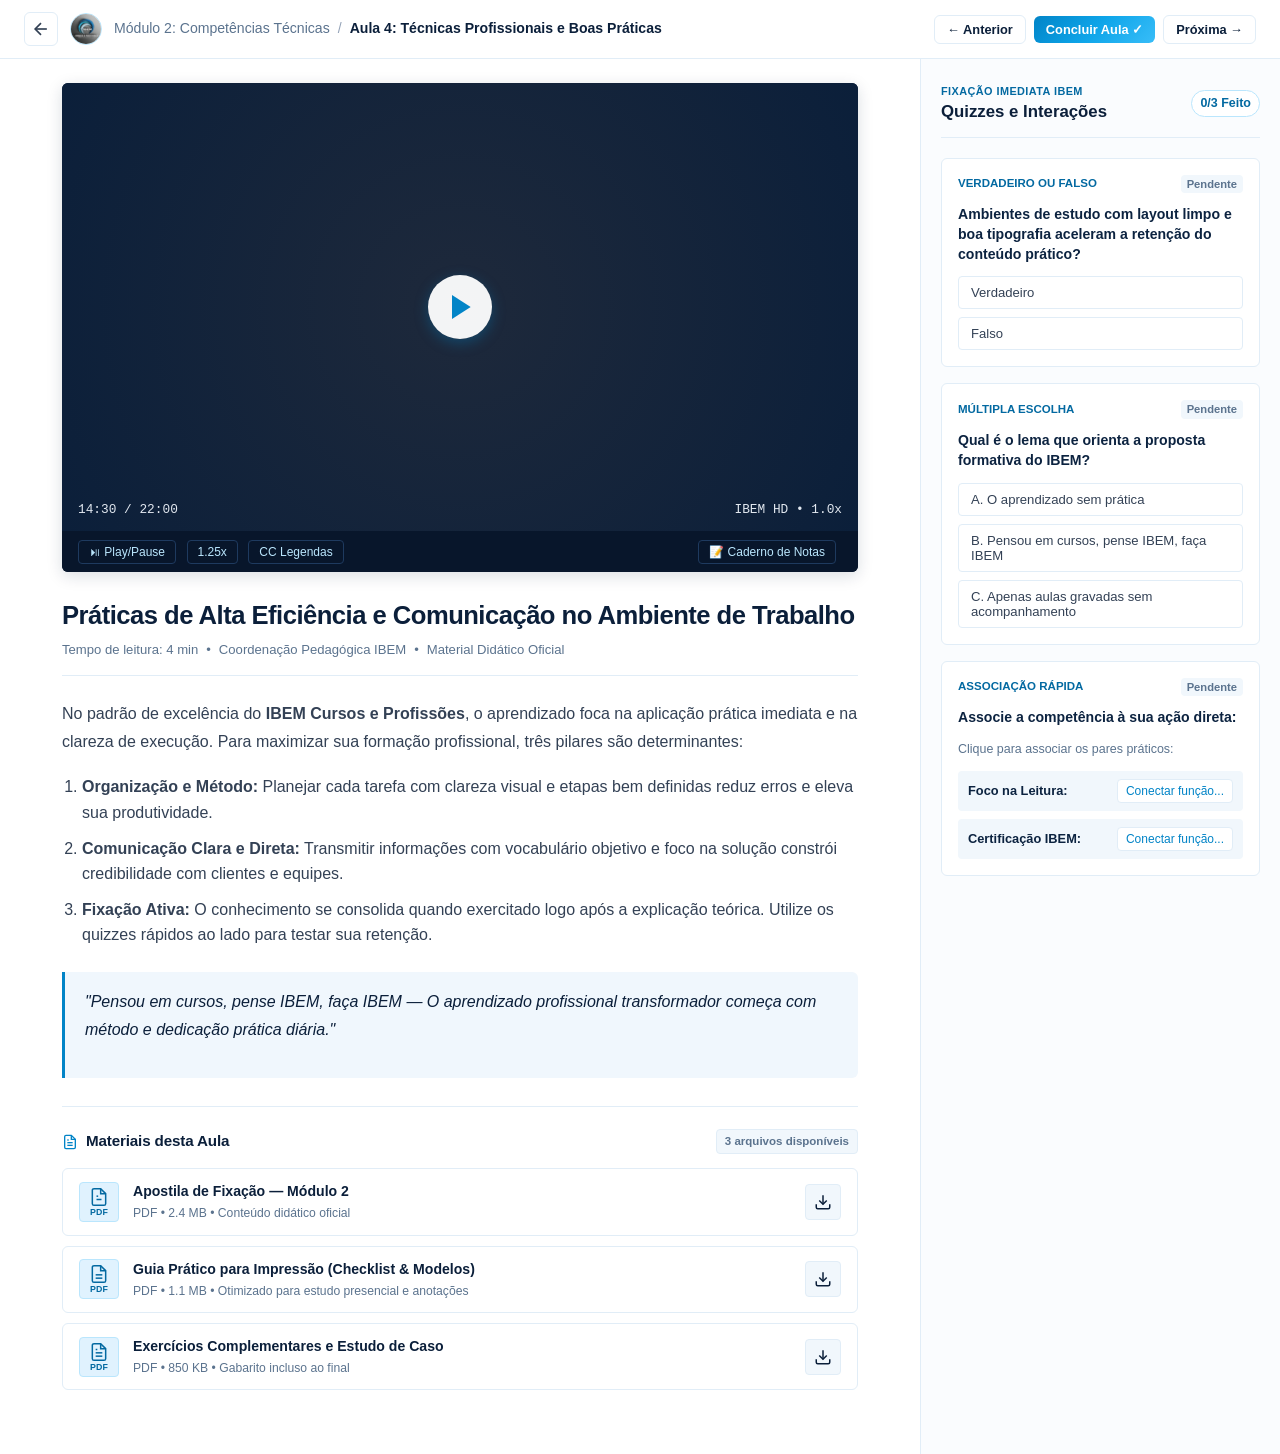
==== aula.html @ 56340902 "estrutura básica finalizada foi removida muitas partes do site. agora está mais leve. ainda e necess" ====
<!DOCTYPE html>
<html lang="pt-BR">
<head>
  <meta charset="UTF-8">
  <meta name="viewport" content="width=device-width, initial-scale=1.0">
  <title>Sala de Aula Interativa — IBEM Cursos e Profissões</title>
  <meta name="description" content="Ambiente de estudos interativo com foco total em leitura, usabilidade e exercícios de fixação.">
  <link rel="stylesheet" href="styles.css">
  <link rel="icon" type="image/jpeg" href="assets/logo-ibem.jpg">
</head>
<body class="classroom-page-body">

  <div class="classroom-layout">
    
    <!-- BARRA SUPERIOR DA SALA DE AULA COM NAVEGAÇÃO REAL -->
    <header class="classroom-navbar">
      <div class="classroom-nav-left">
        <!-- BOTÃO REAL PARA RETORNAR AO DASHBOARD DO ALUNO -->
        <a href="aluno.html" class="btn-icon" title="Voltar ao Dashboard do Aluno">
          <svg width="20" height="20" viewBox="0 0 24 24" fill="none" stroke="currentColor" stroke-width="2" aria-hidden="true"><line x1="19" y1="12" x2="5" y2="12"></line><polyline points="12 19 5 12 12 5"></polyline></svg>
        </a>
        <a href="aluno.html" style="display: flex; align-items: center; text-decoration: none;">
          <img src="assets/logo-ibem.jpg" alt="IBEM" class="classroom-bar-logo">
        </a>
        <nav class="classroom-crumbs" aria-label="Hierarquia da Aula">
          <span class="crumb-module">Módulo 2: Competências Técnicas</span>
          <span class="crumb-separator">/</span>
          <span class="crumb-lesson" id="classroomTitle">Aula 4: Técnicas Profissionais e Boas Práticas</span>
        </nav>
      </div>
      <div class="classroom-nav-right">
        <button type="button" class="btn btn-secondary btn-sm" onclick="prevClassroomStep()">
          ← Anterior
        </button>
        <button type="button" class="btn btn-primary btn-sm" id="btnMarkClassDone" onclick="completeCurrentLesson()">
          Concluir Aula ✓
        </button>
        <button type="button" class="btn btn-secondary btn-sm" onclick="nextClassroomStep()">
          Próxima →
        </button>
      </div>
    </header>

    <!-- DIVISÃO PRINCIPAL: 70% CONTEÚDO | 30% INTERATIVO -->
    <main class="classroom-grid">
      
      <!-- ESPAÇO PRINCIPAL PARA O CONTEÚDO (70%) -->
      <section class="classroom-main-content">
        
        <!-- Player de Vídeo Minimalista IBEM -->
        <div class="player-container">
          <div class="video-placeholder" onclick="togglePlaySimulation(this)">
            <div class="video-play-btn">
              <svg width="32" height="32" viewBox="0 0 24 24" fill="currentColor"><polygon points="6 3 20 12 6 21 6 3"></polygon></svg>
            </div>
            <div class="video-overlay-info">
              <span class="video-time">14:30 / 22:00</span>
              <span class="video-tag">IBEM HD • 1.0x</span>
            </div>
          </div>
          <div class="player-controls-bar">
            <div class="player-buttons">
              <button type="button" class="btn-control" onclick="alert('Vídeo reproduzido/pausado')">⏯ Play/Pause</button>
              <button type="button" class="btn-control" onclick="alert('Velocidade alterada para 1.25x')">1.25x</button>
              <button type="button" class="btn-control" onclick="alert('Legendas ativadas')">CC Legendas</button>
            </div>
            <div class="player-tools">
              <button type="button" class="btn-control" onclick="alert('Anotação registrada com sucesso no seu caderno digital!')">📝 Caderno de Notas</button>
            </div>
          </div>
        </div>

        <!-- Texto Instrucional e Leitura Confortável -->
        <article class="lesson-article">
          <h1 class="article-title">Práticas de Alta Eficiência e Comunicação no Ambiente de Trabalho</h1>
          <div class="article-meta">
            <span>Tempo de leitura: 4 min</span>
            <span>•</span>
            <span>Coordenação Pedagógica IBEM</span>
            <span>•</span>
            <span>Material Didático Oficial</span>
          </div>

          <div class="article-body">
            <p>
              No padrão de excelência do <strong>IBEM Cursos e Profissões</strong>, o aprendizado foca na aplicação prática imediata e na clareza de execução. Para maximizar sua formação profissional, três pilares são determinantes:
            </p>
            
            <ol class="styled-list">
              <li>
                <strong>Organização e Método:</strong> Planejar cada tarefa com clareza visual e etapas bem definidas reduz erros e eleva sua produtividade.
              </li>
              <li>
                <strong>Comunicação Clara e Direta:</strong> Transmitir informações com vocabulário objetivo e foco na solução constrói credibilidade com clientes e equipes.
              </li>
              <li>
                <strong>Fixação Ativa:</strong> O conhecimento se consolida quando exercitado logo após a explicação teórica. Utilize os quizzes rápidos ao lado para testar sua retenção.
              </li>
            </ol>

            <div class="quote-box">
              <p>
                "Pensou em cursos, pense IBEM, faça IBEM — O aprendizado profissional transformador começa com método e dedicação prática diária."
              </p>
            </div>
          </div>
        </article>

        <!-- SEÇÃO: MATERIAL DE APOIO E DOWNLOADS (PDFS E DOCUMENTOS) -->
        <section class="lesson-materials-section" aria-labelledby="materialsHeading">
          <div class="materials-header">
            <div class="materials-title-wrap">
              <svg class="materials-header-icon" width="16" height="16" viewBox="0 0 24 24" fill="none" stroke="currentColor" stroke-width="2" aria-hidden="true">
                <path d="M14 2H6a2 2 0 0 0-2 2v16a2 2 0 0 0 2 2h12a2 2 0 0 0 2-2V8z"></path>
                <polyline points="14 2 14 8 20 8"></polyline>
                <line x1="16" y1="13" x2="8" y2="13"></line>
                <line x1="16" y1="17" x2="8" y2="17"></line>
                <polyline points="10 9 9 9 8 9"></polyline>
              </svg>
              <h2 class="materials-title" id="materialsHeading">Materiais desta Aula</h2>
            </div>
            <span class="materials-count-badge">3 arquivos disponíveis</span>
          </div>

          <div class="materials-list">
            
            <!-- Item 1: Apostila de Fixação (PDF) -->
            <div class="material-download-card">
              <div class="material-icon-box" aria-hidden="true">
                <svg class="material-file-svg" width="20" height="20" viewBox="0 0 24 24" fill="none" stroke="currentColor" stroke-width="1.8">
                  <path d="M14 2H6a2 2 0 0 0-2 2v16a2 2 0 0 0 2 2h12a2 2 0 0 0 2-2V8z"></path>
                  <polyline points="14 2 14 8 20 8"></polyline>
                  <path d="M9 15h6"></path>
                  <path d="M9 11h2"></path>
                </svg>
                <span class="file-type-pill">PDF</span>
              </div>

              <div class="material-info">
                <h3 class="material-name">Apostila de Fixação — Módulo 2</h3>
                <span class="material-meta">PDF • 2.4 MB • Conteúdo didático oficial</span>
              </div>

              <button type="button" class="btn-download-icon" title="Baixar Apostila de Fixação (PDF 2.4 MB)" onclick="showToast('Iniciando download: Apostila de Fixação - Módulo 2 (PDF)...')">
                <svg width="18" height="18" viewBox="0 0 24 24" fill="none" stroke="currentColor" stroke-width="2" aria-hidden="true">
                  <path d="M21 15v4a2 2 0 0 1-2 2H5a2 2 0 0 1-2-2v-4"></path>
                  <polyline points="7 10 12 15 17 10"></polyline>
                  <line x1="12" y1="15" x2="12" y2="3"></line>
                </svg>
                <span class="sr-only">Baixar Apostila</span>
              </button>
            </div>

            <!-- Item 2: Guia Prático para Impressão (PDF) -->
            <div class="material-download-card">
              <div class="material-icon-box" aria-hidden="true">
                <svg class="material-file-svg" width="20" height="20" viewBox="0 0 24 24" fill="none" stroke="currentColor" stroke-width="1.8">
                  <path d="M14 2H6a2 2 0 0 0-2 2v16a2 2 0 0 0 2 2h12a2 2 0 0 0 2-2V8z"></path>
                  <polyline points="14 2 14 8 20 8"></polyline>
                  <line x1="16" y1="13" x2="8" y2="13"></line>
                  <line x1="16" y1="17" x2="8" y2="17"></line>
                </svg>
                <span class="file-type-pill">PDF</span>
              </div>

              <div class="material-info">
                <h3 class="material-name">Guia Prático para Impressão (Checklist &amp; Modelos)</h3>
                <span class="material-meta">PDF • 1.1 MB • Otimizado para estudo presencial e anotações</span>
              </div>

              <button type="button" class="btn-download-icon" title="Baixar Guia Prático para Impressão (PDF 1.1 MB)" onclick="showToast('Iniciando download: Guia Prático para Impressão (PDF)...')">
                <svg width="18" height="18" viewBox="0 0 24 24" fill="none" stroke="currentColor" stroke-width="2" aria-hidden="true">
                  <path d="M21 15v4a2 2 0 0 1-2 2H5a2 2 0 0 1-2-2v-4"></path>
                  <polyline points="7 10 12 15 17 10"></polyline>
                  <line x1="12" y1="15" x2="12" y2="3"></line>
                </svg>
                <span class="sr-only">Baixar Guia</span>
              </button>
            </div>

            <!-- Item 3: Caderno de Exercícios Complementares -->
            <div class="material-download-card">
              <div class="material-icon-box" aria-hidden="true">
                <svg class="material-file-svg" width="20" height="20" viewBox="0 0 24 24" fill="none" stroke="currentColor" stroke-width="1.8">
                  <path d="M14 2H6a2 2 0 0 0-2 2v16a2 2 0 0 0 2 2h12a2 2 0 0 0 2-2V8z"></path>
                  <polyline points="14 2 14 8 20 8"></polyline>
                  <line x1="16" y1="13" x2="8" y2="13"></line>
                  <line x1="16" y1="17" x2="8" y2="17"></line>
                  <polyline points="10 9 9 9 8 9"></polyline>
                </svg>
                <span class="file-type-pill">PDF</span>
              </div>

              <div class="material-info">
                <h3 class="material-name">Exercícios Complementares e Estudo de Caso</h3>
                <span class="material-meta">PDF • 850 KB • Gabarito incluso ao final</span>
              </div>

              <button type="button" class="btn-download-icon" title="Baixar Exercícios Complementares (PDF 850 KB)" onclick="showToast('Iniciando download: Exercícios Complementares (PDF)...')">
                <svg width="18" height="18" viewBox="0 0 24 24" fill="none" stroke="currentColor" stroke-width="2" aria-hidden="true">
                  <path d="M21 15v4a2 2 0 0 1-2 2H5a2 2 0 0 1-2-2v-4"></path>
                  <polyline points="7 10 12 15 17 10"></polyline>
                  <line x1="12" y1="15" x2="12" y2="3"></line>
                </svg>
                <span class="sr-only">Baixar Exercícios</span>
              </button>
            </div>

          </div>
        </section>

      </section>

      <!-- ÁREA DEDICADA PARA PEQUENOS QUIZZES E INTERAÇÕES RÁPIDAS (30%) -->
      <aside class="classroom-interactive-sidebar" id="quizzes" aria-label="Atividades Interativas">
        <div class="sidebar-header">
          <div class="sidebar-title-group">
            <span class="sidebar-badge">Fixação Imediata IBEM</span>
            <h2 class="sidebar-title" style="font-size: 1.05rem;">Quizzes e Interações</h2>
          </div>
          <span class="quiz-score" id="quizScoreText">0/3 Feito</span>
        </div>

        <div class="quiz-container">
          
          <!-- QUIZ 1: VERDADEIRO OU FALSO -->
          <div class="interactive-card" id="quiz-tf">
            <div class="card-badge-row">
              <span class="card-type-tag">Verdadeiro ou Falso</span>
              <span class="status-pill" id="badge-tf">Pendente</span>
            </div>
            <h3 class="card-question">
              Ambientes de estudo com layout limpo e boa tipografia aceleram a retenção do conteúdo prático?
            </h3>
            <div class="tf-options">
              <button type="button" class="btn-option" onclick="answerTF(true, this)">
                Verdadeiro
              </button>
              <button type="button" class="btn-option" onclick="answerTF(false, this)">
                Falso
              </button>
            </div>
            <div class="feedback-box" id="feedback-tf"></div>
          </div>

          <!-- QUIZ 2: MÚLTIPLA ESCOLHA -->
          <div class="interactive-card" id="quiz-mc">
            <div class="card-badge-row">
              <span class="card-type-tag">Múltipla Escolha</span>
              <span class="status-pill" id="badge-mc">Pendente</span>
            </div>
            <h3 class="card-question">
              Qual é o lema que orienta a proposta formativa do IBEM?
            </h3>
            <div class="mc-options">
              <button type="button" class="btn-option btn-mc" onclick="answerMC(1, this)">
                A. O aprendizado sem prática
              </button>
              <button type="button" class="btn-option btn-mc" onclick="answerMC(2, this)">
                B. Pensou em cursos, pense IBEM, faça IBEM
              </button>
              <button type="button" class="btn-option btn-mc" onclick="answerMC(3, this)">
                C. Apenas aulas gravadas sem acompanhamento
              </button>
            </div>
            <div class="feedback-box" id="feedback-mc"></div>
          </div>

          <!-- QUIZ 3: ASSOCIAÇÃO RÁPIDA -->
          <div class="interactive-card" id="quiz-match">
            <div class="card-badge-row">
              <span class="card-type-tag">Associação Rápida</span>
              <span class="status-pill" id="badge-match">Pendente</span>
            </div>
            <h3 class="card-question">
              Associe a competência à sua ação direta:
            </h3>
            <p class="match-desc">Clique para associar os pares práticos:</p>

            <div class="match-game" id="matchGameContainer">
              <div class="match-term-row">
                <span class="match-term">Foco na Leitura:</span>
                <button type="button" class="btn-match" onclick="resolveMatch(this, 'Reduz ruído visual')">
                  Conectar função...
                </button>
              </div>
              <div class="match-term-row">
                <span class="match-term">Certificação IBEM:</span>
                <button type="button" class="btn-match" onclick="resolveMatch(this, 'Comprova qualificação')">
                  Conectar função...
                </button>
              </div>
            </div>
            <div class="feedback-box" id="feedback-match"></div>
          </div>

        </div>
      </aside>

    </main>
  </div>

  <!-- TOAST / NOTIFICAÇÃO -->
  <div class="toast-container" id="toastContainer" aria-live="polite"></div>

  <script src="app.js"></script>
</body>
</html>
---- styles.css ----
/* ==========================================================================
   DESIGN SYSTEM OFICIAL — IBEM CURSOS E PROFISSÕES
   "Pensou em cursos, pense IBEM, faça IBEM"
   Cores: Azul Oceano (#0284c7), Azul Ciano (#0ea5e9), Azul Gelo (#e0f2fe),
   Grafite Metálico (#1e293b) e Branco Puro (#ffffff).
   Foco rigoroso: Usabilidade, Legibilidade, Minimalismo e Fundos Limpos.
   ========================================================================== */

:root {
  /* Paleta Oficial Extraída da Logo IBEM */
  --ibem-navy: #0b1f3a;            /* Títulos de alta ênfase (azul meia-noite profundo) */
  --ibem-blue-deep: #0369a1;       /* Arco externo: Azul oceano intenso */
  --ibem-blue-primary: #0284c7;    /* Azul principal das ações e marca */
  --ibem-blue-cyan: #0ea5e9;       /* Arco intermediário: Ciano vibrante */
  --ibem-blue-light: #38bdf8;      /* Arco interno: Azul celeste límpido */
  --ibem-blue-ice: #e0f2fe;        /* Fundo de tags e destaques suaves */
  --ibem-blue-subtle: #f0f7fd;     /* Fundo de seções e tabelas */
  
  /* Gradiente das 3 Ondas da Logo IBEM */
  --ibem-gradient: linear-gradient(135deg, #0284c7 0%, #0ea5e9 50%, #38bdf8 100%);
  --ibem-gradient-subtle: linear-gradient(180deg, #f0f7fd 0%, #ffffff 100%);

  /* Superfícies e Fundos Limpos */
  --bg-page: #f8fafc;              /* Fundo geral neutro e limpo */
  --bg-surface: #ffffff;           /* Superfície de cards e caixas */
  --bg-subtle: #f1f7fc;            /* Fundo suave para descanso visual */
  --bg-hover: #e2effa;
  
  /* Bordas Sutis */
  --border-light: #e1edf7;         /* Linhas finas e discretas */
  --border-focus: #0284c7;         /* Borda de foco nos campos */
  --border-active: #bae6fd;

  /* Escala Tipográfica de Alto Contraste */
  --text-main: #0c2340;            /* Leitura de alto contraste */
  --text-body: #334155;            /* Texto corrido sem fadiga ocular */
  --text-muted: #5b738e;           /* Metadados e legendas */
  --text-light: #94a3b8;

  /* Cores de Ação e Feedback */
  --color-primary: #0284c7;
  --color-primary-hover: #0369a1;
  --color-action: #0ea5e9;
  
  --color-success: #059669;
  --color-success-bg: #ecfdf5;
  --color-success-border: #a7f3d0;

  --color-warning: #b45309;
  --color-warning-bg: #fffbeb;
  --color-warning-border: #fde68a;

  --color-danger: #b91c1c;
  --color-danger-bg: #fef2f2;
  --color-danger-border: #fecaca;

  /* Espaçamentos e Geometria */
  --radius-sm: 4px;
  --radius-md: 6px;
  --radius-lg: 10px;
  --radius-full: 9999px;

  /* Tipografia */
  --font-sans: -apple-system, BlinkMacSystemFont, "Segoe UI", Roboto, "Helvetica Neue", Arial, sans-serif;
  --font-mono: ui-monospace, SFMono-Regular, Menlo, Monaco, Consolas, monospace;
}

/* Reset e Configuração Básica */
*, *::before, *::after {
  box-sizing: border-box;
  margin: 0;
  padding: 0;
}

body {
  font-family: var(--font-sans);
  background-color: var(--bg-page);
  color: var(--text-body);
  line-height: 1.5;
  min-height: 100vh;
  -webkit-font-smoothing: antialiased;
  -moz-osx-font-smoothing: grayscale;
}

/* ==========================================================================
   1. PÁGINA DE LOGIN (INDEX.HTML)
   ========================================================================== */
.login-page-body {
  display: flex;
  align-items: center;
  justify-content: center;
  background: radial-gradient(circle at 50% 30%, #f0f7fe 0%, #f8fafc 70%);
}

.login-wrapper {
  display: flex;
  align-items: center;
  justify-content: center;
  width: 100%;
  padding: 32px 16px;
}

.login-card {
  width: 100%;
  max-width: 400px;
  background-color: var(--bg-surface);
  border: 1px solid var(--border-light);
  border-radius: var(--radius-lg);
  padding: 36px 32px;
  box-shadow: 0 8px 24px rgba(2, 132, 199, 0.06);
}

.login-header {
  margin-bottom: 24px;
  text-align: center;
}

.login-logo-wrapper {
  display: inline-flex;
  align-items: center;
  justify-content: center;
  margin-bottom: 12px;
}

.login-logo-img {
  width: 96px;
  height: 96px;
  border-radius: 50%;
  object-fit: cover;
  border: 3px solid #ffffff;
  box-shadow: 0 4px 14px rgba(2, 132, 199, 0.15);
}

.brand-subtitle-tag {
  display: inline-block;
  font-size: 0.72rem;
  font-weight: 700;
  letter-spacing: 0.1em;
  text-transform: uppercase;
  color: var(--ibem-blue-deep);
  background-color: var(--ibem-blue-ice);
  padding: 3px 10px;
  border-radius: var(--radius-full);
  margin-bottom: 8px;
}

.login-title {
  font-size: 1.35rem;
  font-weight: 700;
  color: var(--ibem-navy);
  letter-spacing: -0.02em;
  margin-bottom: 4px;
}

.login-slogan {
  font-size: 0.8rem;
  font-style: italic;
  color: var(--text-muted);
}

.login-form {
  display: flex;
  flex-direction: column;
  gap: 16px;
}

.form-group {
  display: flex;
  flex-direction: column;
  gap: 6px;
}

.label-with-link {
  display: flex;
  justify-content: space-between;
  align-items: center;
}

.form-label {
  font-size: 0.84rem;
  font-weight: 600;
  color: var(--text-main);
}

.form-input {
  width: 100%;
  padding: 10px 14px;
  font-size: 0.92rem;
  font-family: inherit;
  color: var(--text-main);
  background-color: #ffffff;
  border: 1px solid var(--border-light);
  border-radius: var(--radius-md);
  transition: border-color 0.15s ease, box-shadow 0.15s ease;
}

.form-input:focus {
  outline: none;
  border-color: var(--ibem-blue-primary);
  box-shadow: 0 0 0 3px rgba(2, 132, 199, 0.15);
}

.form-select {
  padding: 9px 12px;
  font-size: 0.88rem;
  font-family: inherit;
  color: var(--text-main);
  background-color: #ffffff;
  border: 1px solid var(--border-light);
  border-radius: var(--radius-md);
  cursor: pointer;
}

.form-select:focus {
  outline: none;
  border-color: var(--ibem-blue-primary);
}

.text-link {
  font-size: 0.78rem;
  color: var(--ibem-blue-primary);
  text-decoration: none;
  font-weight: 500;
}

.text-link:hover {
  color: var(--ibem-blue-deep);
  text-decoration: underline;
}

/* ==========================================================================
   BOTÕES GLOBAIS
   ========================================================================== */
.btn {
  display: inline-flex;
  align-items: center;
  justify-content: center;
  gap: 8px;
  padding: 10px 16px;
  font-size: 0.88rem;
  font-weight: 600;
  border-radius: var(--radius-md);
  cursor: pointer;
  border: 1px solid transparent;
  transition: all 0.15s ease;
  font-family: inherit;
  text-decoration: none;
}

.btn-primary {
  background: var(--ibem-gradient);
  color: #ffffff;
  border: none;
}

.btn-primary:hover:not(:disabled) {
  background: linear-gradient(135deg, #0369a1 0%, #0284c7 60%, #0ea5e9 100%);
  box-shadow: 0 3px 10px rgba(2, 132, 199, 0.3);
}

.btn-primary:disabled {
  background: #cbd5e1;
  color: #64748b;
  cursor: not-allowed;
  box-shadow: none;
}

.btn-secondary {
  background-color: #ffffff;
  color: var(--ibem-navy);
  border-color: var(--border-light);
}

.btn-secondary:hover {
  background-color: var(--bg-subtle);
  border-color: var(--border-active);
  color: var(--ibem-blue-deep);
}

.btn-sm {
  padding: 6px 12px;
  font-size: 0.8rem;
}

.btn-block {
  width: 100%;
}

.btn-danger-outline {
  background-color: transparent;
  color: var(--color-danger);
  border-color: var(--color-danger-border);
}

.btn-danger-outline:hover {
  background-color: var(--color-danger-bg);
}

/* TEXTO AUXILIAR OBRIGATÓRIO CONFORME ESPECIFICAÇÃO */
.login-helper-box {
  margin-top: 20px;
  padding: 12px 14px;
  background-color: var(--ibem-blue-ice);
  border: 1px solid var(--border-active);
  border-radius: var(--radius-md);
  display: flex;
  align-items: flex-start;
  gap: 10px;
}

.icon-info {
  flex-shrink: 0;
  margin-top: 2px;
  color: var(--ibem-blue-deep);
}

.helper-text {
  font-size: 0.82rem;
  line-height: 1.4;
  color: var(--ibem-navy);
  font-weight: 500;
}

/* Atalhos Rápidos Demo */
.quick-access-box {
  margin-top: 24px;
  padding-top: 16px;
  border-top: 1px dashed var(--border-light);
}

.quick-title {
  display: block;
  font-size: 0.75rem;
  color: var(--text-muted);
  margin-bottom: 8px;
  text-align: center;
}

.quick-actions {
  display: flex;
  gap: 8px;
}

.btn-chip {
  flex: 1;
  padding: 7px 8px;
  font-size: 0.78rem;
  background-color: #ffffff;
  border: 1px solid var(--border-light);
  border-radius: var(--radius-sm);
  color: var(--text-body);
  font-weight: 500;
  cursor: pointer;
  transition: all 0.15s ease;
  display: inline-flex;
  align-items: center;
  justify-content: center;
}

.btn-chip:hover {
  background-color: var(--bg-subtle);
  border-color: var(--ibem-blue-light);
  color: var(--ibem-blue-deep);
}

/* ==========================================================================
   LAYOUT COMUM (ADMIN.HTML & ALUNO.HTML)
   ========================================================================== */
.app-layout {
  max-width: 1100px;
  margin: 0 auto;
  padding: 24px 20px 48px;
  width: 100%;
}

.app-header {
  display: flex;
  align-items: center;
  justify-content: space-between;
  padding-bottom: 16px;
  margin-bottom: 20px;
  border-bottom: 1px solid var(--border-light);
}

.app-header-left {
  display: flex;
  align-items: center;
  gap: 12px;
}

.app-header-logo {
  width: 42px;
  height: 42px;
  border-radius: 50%;
  object-fit: cover;
  border: 2px solid var(--border-active);
}

.app-title {
  font-size: 1.35rem;
  font-weight: 700;
  color: var(--ibem-navy);
  letter-spacing: -0.01em;
  display: block;
}

.role-badge {
  font-size: 0.7rem;
  font-weight: 700;
  padding: 2px 8px;
  border-radius: var(--radius-full);
  text-transform: uppercase;
  letter-spacing: 0.04em;
  display: inline-block;
}

.role-admin {
  background-color: #ede9fe;
  color: #5b21b6;
}

.role-student {
  background-color: var(--ibem-blue-ice);
  color: var(--ibem-blue-deep);
}

.app-header-right {
  display: flex;
  align-items: center;
  gap: 12px;
}

.user-name {
  font-size: 0.88rem;
  color: var(--text-body);
  font-weight: 600;
}

/* Subnav de Abas Internas (Admin) */
.subnav {
  display: flex;
  gap: 8px;
  border-bottom: 1px solid var(--border-light);
  margin-bottom: 24px;
}

.subnav-tab {
  background: none;
  border: none;
  border-bottom: 2px solid transparent;
  padding: 10px 14px;
  font-size: 0.88rem;
  font-weight: 600;
  color: var(--text-muted);
  cursor: pointer;
  display: inline-flex;
  align-items: center;
  gap: 8px;
  transition: all 0.15s ease;
  margin-bottom: -1px;
}

.subnav-tab:hover {
  color: var(--ibem-blue-primary);
}

.subnav-tab.active {
  color: var(--ibem-blue-primary);
  border-bottom-color: var(--ibem-blue-primary);
  font-weight: 700;
}

.badge-count {
  background-color: var(--color-warning-bg);
  color: var(--color-warning);
  border: 1px solid var(--color-warning-border);
  font-size: 0.72rem;
  padding: 1px 6px;
  border-radius: var(--radius-full);
  font-weight: 600;
}

/* Painéis de Conteúdo das Abas do Admin */
.tab-pane {
  display: none;
}

.tab-pane.active {
  display: block;
}

.pane-header {
  display: flex;
  align-items: flex-start;
  justify-content: space-between;
  margin-bottom: 20px;
  gap: 16px;
  flex-wrap: wrap;
}

.pane-title {
  font-size: 1.15rem;
  font-weight: 700;
  color: var(--ibem-navy);
  margin-bottom: 2px;
}

.pane-desc {
  font-size: 0.85rem;
  color: var(--text-muted);
}

/* ==========================================================================
   2. ÁREA DO ADMINISTRADOR (ADMIN.HTML) — TABELAS E COMPONENTES
   ========================================================================== */
.filter-bar {
  display: flex;
  gap: 12px;
  margin-bottom: 16px;
  flex-wrap: wrap;
}

.search-input-wrapper {
  position: relative;
  flex: 1;
  min-width: 240px;
}

.search-icon {
  position: absolute;
  left: 12px;
  top: 50%;
  transform: translateY(-50%);
  color: var(--text-muted);
}

.form-input-search {
  padding-left: 36px;
}

/* Tabelas Limpas de Alta Leitura */
.table-container {
  background-color: var(--bg-surface);
  border: 1px solid var(--border-light);
  border-radius: var(--radius-lg);
  overflow-x: auto;
}

.data-table {
  width: 100%;
  border-collapse: collapse;
  text-align: left;
  font-size: 0.86rem;
}

.data-table th {
  background-color: var(--bg-subtle);
  color: var(--ibem-navy);
  font-weight: 600;
  padding: 11px 16px;
  border-bottom: 1px solid var(--border-light);
  text-transform: uppercase;
  font-size: 0.72rem;
  letter-spacing: 0.04em;
}

.data-table td {
  padding: 12px 16px;
  border-bottom: 1px solid var(--border-light);
  color: var(--text-body);
  vertical-align: middle;
}

.data-table tr:last-child td {
  border-bottom: none;
}

.data-table tr:hover td {
  background-color: #f8fbfe;
}

.text-right {
  text-align: right;
}

.status-tag {
  display: inline-block;
  font-size: 0.72rem;
  font-weight: 600;
  padding: 2px 8px;
  border-radius: var(--radius-full);
}

.status-active {
  background-color: var(--color-success-bg);
  color: var(--color-success);
  border: 1px solid var(--color-success-border);
}

.status-pending {
  background-color: var(--color-warning-bg);
  color: var(--color-warning);
  border: 1px solid var(--color-warning-border);
}

/* Gestão de Conteúdo: Acordeão de Módulos */
.modules-accordion {
  display: flex;
  flex-direction: column;
  gap: 12px;
}

.module-card {
  background-color: var(--bg-surface);
  border: 1px solid var(--border-light);
  border-radius: var(--radius-lg);
  overflow: hidden;
}

.module-card-header {
  padding: 14px 18px;
  display: flex;
  align-items: center;
  justify-content: space-between;
  background-color: #ffffff;
  cursor: pointer;
  user-select: none;
}

.module-card-header:hover {
  background-color: var(--bg-subtle);
}

.module-card-title-group {
  display: flex;
  align-items: center;
  gap: 12px;
}

.module-order-badge {
  font-size: 0.75rem;
  font-weight: 700;
  color: var(--ibem-blue-deep);
  background-color: var(--ibem-blue-ice);
  padding: 3px 8px;
  border-radius: var(--radius-sm);
}

.module-title-text {
  font-size: 0.95rem;
  font-weight: 700;
  color: var(--ibem-navy);
}

.module-card-actions {
  display: flex;
  align-items: center;
  gap: 8px;
}

.module-lessons-list {
  border-top: 1px solid var(--border-light);
  background-color: #fafcfe;
  padding: 12px 18px;
  display: flex;
  flex-direction: column;
  gap: 8px;
}

.lesson-item-row {
  display: flex;
  align-items: center;
  justify-content: space-between;
  padding: 8px 12px;
  background-color: #ffffff;
  border: 1px solid var(--border-light);
  border-radius: var(--radius-md);
  font-size: 0.85rem;
}

.lesson-left {
  display: flex;
  align-items: center;
  gap: 10px;
}

.lesson-type-badge {
  font-size: 0.7rem;
  font-weight: 600;
  padding: 2px 6px;
  border-radius: var(--radius-sm);
  background-color: var(--ibem-blue-ice);
  color: var(--ibem-blue-deep);
}

.lesson-title-text {
  color: var(--text-main);
  font-weight: 600;
}

.lesson-duration {
  font-size: 0.78rem;
  color: var(--text-muted);
}

/* Painel de Liberação por Turma */
.batch-release-box {
  margin-top: 24px;
  padding: 20px;
  background-color: var(--bg-surface);
  border: 1px solid var(--border-light);
  border-radius: var(--radius-lg);
}

.box-title {
  font-size: 0.95rem;
  font-weight: 700;
  color: var(--ibem-navy);
  margin-bottom: 4px;
}

.box-desc {
  font-size: 0.82rem;
  color: var(--text-muted);
  margin-bottom: 16px;
}

.batch-release-form {
  display: flex;
  gap: 16px;
  align-items: flex-end;
  flex-wrap: wrap;
}

.inline-group {
  flex: 1;
  min-width: 200px;
}

/* ==========================================================================
   3. ÁREA DO ALUNO (ALUNO.HTML)
   ========================================================================== */
.metric-card-grid {
  display: grid;
  grid-template-columns: 2fr 1fr 1fr;
  gap: 16px;
  margin-bottom: 24px;
}

@media (max-width: 768px) {
  .metric-card-grid {
    grid-template-columns: 1fr;
  }
}

.metric-card {
  background-color: var(--bg-surface);
  border: 1px solid var(--border-light);
  border-radius: var(--radius-lg);
  padding: 20px;
  display: flex;
  flex-direction: column;
  justify-content: space-between;
}

.metric-label {
  font-size: 0.78rem;
  font-weight: 600;
  color: var(--ibem-blue-deep);
  text-transform: uppercase;
  letter-spacing: 0.04em;
  margin-bottom: 8px;
  display: block;
}

.metric-number-row {
  display: flex;
  align-items: baseline;
  gap: 10px;
  margin-bottom: 14px;
}

.metric-value {
  font-size: 2.2rem;
  font-weight: 800;
  color: var(--ibem-navy);
  line-height: 1;
  letter-spacing: -0.03em;
}

.metric-value-sm {
  font-size: 1.4rem;
  font-weight: 700;
  color: var(--ibem-navy);
  line-height: 1.2;
}

.metric-caption {
  font-size: 0.82rem;
  color: var(--text-muted);
}

.metric-subtext {
  font-size: 0.78rem;
  color: var(--text-muted);
  margin-top: 6px;
}

.text-warning {
  color: var(--color-warning);
}

/* Barra de Progresso com o Degradê das Ondas IBEM */
.progress-bar-track {
  width: 100%;
  height: 8px;
  background-color: var(--bg-subtle);
  border-radius: var(--radius-full);
  overflow: hidden;
}

.progress-bar-fill {
  height: 100%;
  background: var(--ibem-gradient);
  border-radius: var(--radius-full);
  transition: width 0.4s ease;
}

.mt-1 {
  margin-top: 8px;
}

/* Seções Gerais */
.section-box {
  background-color: var(--bg-surface);
  border: 1px solid var(--border-light);
  border-radius: var(--radius-lg);
  padding: 24px;
  margin-bottom: 24px;
}

.section-header {
  margin-bottom: 18px;
}

.section-header.flex-between {
  display: flex;
  align-items: flex-start;
  justify-content: space-between;
  gap: 16px;
  flex-wrap: wrap;
}

.section-title-wrapper {
  display: flex;
  align-items: center;
  gap: 8px;
}

.section-title {
  font-size: 1.1rem;
  font-weight: 700;
  color: var(--ibem-navy);
}

.section-desc {
  font-size: 0.84rem;
  color: var(--text-muted);
  margin-top: 2px;
}

/* Seção de Alertas e Pendências */
.alert-section {
  border-left: 4px solid var(--color-warning);
}

.icon-alert {
  color: var(--color-warning);
}

.pill-badge {
  font-size: 0.75rem;
  font-weight: 600;
  background-color: var(--color-warning-bg);
  color: var(--color-warning);
  padding: 3px 8px;
  border-radius: var(--radius-full);
  border: 1px solid var(--color-warning-border);
}

.pending-grid {
  display: grid;
  grid-template-columns: 1fr 1fr;
  gap: 14px;
}

@media (max-width: 768px) {
  .pending-grid {
    grid-template-columns: 1fr;
  }
}

.pending-item {
  background-color: #fafcfe;
  border: 1px solid var(--border-light);
  border-radius: var(--radius-md);
  padding: 14px 16px;
  display: flex;
  flex-direction: column;
  gap: 10px;
}

.pending-badge {
  align-self: flex-start;
  font-size: 0.7rem;
  font-weight: 700;
  text-transform: uppercase;
  padding: 2px 6px;
  border-radius: var(--radius-sm);
  letter-spacing: 0.03em;
}

.badge-class {
  background-color: var(--ibem-blue-ice);
  color: var(--ibem-blue-deep);
}

.badge-exam {
  background-color: #fef3c7;
  color: #92400e;
}

.pending-title {
  font-size: 0.92rem;
  font-weight: 600;
  color: var(--text-main);
  line-height: 1.35;
}

.pending-meta {
  font-size: 0.78rem;
  color: var(--text-muted);
  margin-top: 2px;
}

/* Trilha de Aprendizado */
.learning-track {
  display: flex;
  flex-direction: column;
  gap: 12px;
  margin-bottom: 24px;
}

.track-card {
  display: flex;
  align-items: center;
  gap: 16px;
  padding: 16px 20px;
  background-color: #ffffff;
  border: 1px solid var(--border-light);
  border-radius: var(--radius-md);
  transition: border-color 0.15s ease;
}

.track-card:hover {
  border-color: var(--border-active);
}

.track-card.status-completed {
  border-left: 3px solid var(--color-success);
}

.track-card.status-in-progress {
  border-left: 3px solid var(--ibem-blue-primary);
  background-color: #fbfcfe;
}

.track-card.status-locked {
  opacity: 0.75;
  background-color: #f8fafc;
}

.track-status-icon {
  width: 36px;
  height: 36px;
  border-radius: 50%;
  display: flex;
  align-items: center;
  justify-content: center;
  flex-shrink: 0;
}

.check-icon {
  background-color: var(--color-success-bg);
  color: var(--color-success);
}

.play-icon {
  background-color: var(--ibem-blue-ice);
  color: var(--ibem-blue-primary);
}

.lock-icon {
  background-color: var(--bg-subtle);
  color: var(--text-muted);
}

.track-details {
  flex: 1;
}

.track-badge-row {
  display: flex;
  align-items: center;
  gap: 8px;
  margin-bottom: 3px;
}

.track-step {
  font-size: 0.75rem;
  font-weight: 700;
  color: var(--ibem-blue-deep);
  text-transform: uppercase;
}

.badge-status-completed {
  font-size: 0.7rem;
  color: var(--color-success);
  font-weight: 600;
}

.badge-status-progress {
  font-size: 0.7rem;
  color: var(--ibem-blue-primary);
  font-weight: 700;
}

.badge-status-locked {
  font-size: 0.7rem;
  color: var(--text-muted);
}

.track-title {
  font-size: 0.98rem;
  font-weight: 700;
  color: var(--ibem-navy);
  margin-bottom: 2px;
}

.track-meta {
  font-size: 0.8rem;
  color: var(--text-muted);
}

.track-action {
  flex-shrink: 0;
}

.locked-hint {
  font-size: 0.78rem;
  color: var(--text-muted);
}

/* Botão de Solicitação do Próximo Módulo */
.request-release-container {
  padding-top: 16px;
  border-top: 1px dashed var(--border-light);
}

.request-box {
  display: flex;
  align-items: center;
  justify-content: space-between;
  padding: 16px 20px;
  background-color: var(--bg-subtle);
  border: 1px solid var(--border-light);
  border-radius: var(--radius-md);
  gap: 16px;
  flex-wrap: wrap;
}

.request-box.active-state {
  background-color: var(--ibem-blue-ice);
  border-color: var(--border-active);
}

.request-title {
  font-size: 0.92rem;
  font-weight: 700;
  color: var(--ibem-navy);
}

.request-desc {
  font-size: 0.8rem;
  color: var(--text-muted);
  margin-top: 2px;
}

.btn-text-action {
  background: none;
  border: none;
  font-size: 0.78rem;
  color: var(--ibem-blue-primary);
  cursor: pointer;
  text-decoration: underline;
  padding: 4px;
  font-weight: 600;
}

.btn-text-action:hover {
  color: var(--ibem-blue-deep);
}

/* ==========================================================================
   4. SALA DE AULA INTERATIVA (AULA.HTML)
   ========================================================================== */
.classroom-page-body {
  background-color: #ffffff;
}

.classroom-layout {
  display: flex;
  flex-direction: column;
  min-height: 100vh;
  background-color: #ffffff;
}

.classroom-navbar {
  padding: 12px 24px;
  border-bottom: 1px solid var(--border-light);
  display: flex;
  align-items: center;
  justify-content: space-between;
  background-color: #ffffff;
  position: sticky;
  top: 0;
  z-index: 10;
}

.classroom-nav-left {
  display: flex;
  align-items: center;
  gap: 12px;
}

.classroom-bar-logo {
  width: 32px;
  height: 32px;
  border-radius: 50%;
  object-fit: cover;
  border: 1.5px solid var(--border-active);
}

.btn-icon {
  background: none;
  border: 1px solid var(--border-light);
  border-radius: var(--radius-md);
  padding: 6px;
  cursor: pointer;
  color: var(--text-body);
  display: flex;
  align-items: center;
  justify-content: center;
  text-decoration: none;
}

.btn-icon:hover {
  background-color: var(--bg-subtle);
  border-color: var(--border-active);
  color: var(--ibem-blue-primary);
}

.classroom-crumbs {
  font-size: 0.88rem;
  display: flex;
  align-items: center;
  gap: 8px;
}

.crumb-module {
  color: var(--text-muted);
}

.crumb-separator {
  color: var(--text-light);
}

.crumb-lesson {
  font-weight: 700;
  color: var(--ibem-navy);
}

.classroom-nav-right {
  display: flex;
  align-items: center;
  gap: 8px;
}

.classroom-grid {
  display: grid;
  grid-template-columns: 1fr 360px; /* 70% / 30% */
  flex: 1;
}

@media (max-width: 960px) {
  .classroom-grid {
    grid-template-columns: 1fr;
  }
}

/* 70% Área Principal de Conteúdo */
.classroom-main-content {
  padding: 24px 32px 64px;
  max-width: 860px;
  margin: 0 auto;
  width: 100%;
}

.player-container {
  background-color: var(--ibem-navy);
  border-radius: var(--radius-md);
  overflow: hidden;
  margin-bottom: 28px;
  box-shadow: 0 4px 16px rgba(11, 31, 58, 0.15);
}

.video-placeholder {
  aspect-ratio: 16 / 9;
  background: radial-gradient(circle at 50% 50%, #1e293b 0%, #0b1f3a 100%);
  position: relative;
  display: flex;
  align-items: center;
  justify-content: center;
  cursor: pointer;
}

.video-play-btn {
  width: 64px;
  height: 64px;
  background-color: rgba(255, 255, 255, 0.95);
  color: var(--ibem-blue-primary);
  border-radius: 50%;
  display: flex;
  align-items: center;
  justify-content: center;
  transition: transform 0.15s ease, background-color 0.15s ease;
  box-shadow: 0 4px 14px rgba(2, 132, 199, 0.35);
}

.video-play-btn:hover {
  transform: scale(1.08);
  background-color: #ffffff;
}

.video-overlay-info {
  position: absolute;
  bottom: 12px;
  left: 16px;
  right: 16px;
  display: flex;
  justify-content: space-between;
  color: #e2e8f0;
  font-size: 0.8rem;
  font-family: var(--font-mono);
}

.player-controls-bar {
  background-color: #08162b;
  padding: 8px 16px;
  display: flex;
  justify-content: space-between;
  align-items: center;
}

.btn-control {
  background: transparent;
  border: 1px solid #1e3a5f;
  color: #bae6fd;
  font-size: 0.75rem;
  padding: 4px 10px;
  border-radius: var(--radius-sm);
  cursor: pointer;
  margin-right: 6px;
  font-family: inherit;
}

.btn-control:hover {
  background-color: #1e3a5f;
  color: #ffffff;
}

/* Tipografia e Leitura Confortável */
.lesson-article {
  margin-top: 16px;
}

.article-title {
  font-size: 1.6rem;
  font-weight: 800;
  color: var(--ibem-navy);
  letter-spacing: -0.02em;
  line-height: 1.25;
  margin-bottom: 8px;
}

.article-meta {
  font-size: 0.82rem;
  color: var(--text-muted);
  display: flex;
  gap: 8px;
  align-items: center;
  margin-bottom: 24px;
  padding-bottom: 16px;
  border-bottom: 1px solid var(--border-light);
}

.article-body {
  font-size: 1rem;
  line-height: 1.75;
  color: var(--text-body);
}

.article-body p {
  margin-bottom: 18px;
}

.styled-list {
  padding-left: 20px;
  margin-bottom: 20px;
  display: flex;
  flex-direction: column;
  gap: 10px;
}

.styled-list li {
  line-height: 1.6;
}

.quote-box {
  padding: 16px 20px;
  background-color: var(--ibem-blue-subtle);
  border-left: 3px solid var(--ibem-blue-primary);
  border-radius: 0 var(--radius-md) var(--radius-md) 0;
  font-style: italic;
  color: var(--ibem-navy);
  margin: 24px 0;
  font-weight: 500;
}

/* 30% Coluna Dedicada para Quizzes e Interações Rápidas */
.classroom-interactive-sidebar {
  border-left: 1px solid var(--border-light);
  background-color: #fafcfe;
  padding: 24px 20px;
  overflow-y: auto;
}

.sidebar-header {
  display: flex;
  align-items: center;
  justify-content: space-between;
  margin-bottom: 20px;
  padding-bottom: 12px;
  border-bottom: 1px solid var(--border-light);
}

.sidebar-badge {
  font-size: 0.68rem;
  font-weight: 700;
  text-transform: uppercase;
  color: var(--ibem-blue-deep);
  letter-spacing: 0.04em;
  display: block;
}

.sidebar-title {
  font-size: 1.05rem;
  font-weight: 700;
  color: var(--ibem-navy);
}

.quiz-score {
  font-size: 0.78rem;
  font-weight: 700;
  background-color: #ffffff;
  border: 1px solid var(--border-active);
  padding: 3px 8px;
  border-radius: var(--radius-full);
  color: var(--ibem-blue-deep);
}

.quiz-container {
  display: flex;
  flex-direction: column;
  gap: 16px;
}

.interactive-card {
  background-color: #ffffff;
  border: 1px solid var(--border-light);
  border-radius: var(--radius-md);
  padding: 16px;
  display: flex;
  flex-direction: column;
  gap: 12px;
}

.interactive-card.answered-correct {
  border-color: var(--color-success-border);
  background-color: #fdfffe;
}

.interactive-card.answered-wrong {
  border-color: var(--color-danger-border);
  background-color: #fffdfd;
}

.card-badge-row {
  display: flex;
  justify-content: space-between;
  align-items: center;
}

.card-type-tag {
  font-size: 0.72rem;
  font-weight: 700;
  color: var(--ibem-blue-deep);
  text-transform: uppercase;
}

.status-pill {
  font-size: 0.7rem;
  padding: 1px 6px;
  border-radius: var(--radius-sm);
  background-color: var(--bg-subtle);
  color: var(--text-muted);
  font-weight: 600;
}

.card-question {
  font-size: 0.88rem;
  font-weight: 600;
  color: var(--text-main);
  line-height: 1.4;
}

/* Opções de Resposta */
.tf-options, .mc-options {
  display: flex;
  flex-direction: column;
  gap: 8px;
}

.btn-option {
  width: 100%;
  padding: 8px 12px;
  font-size: 0.82rem;
  text-align: left;
  background-color: #ffffff;
  border: 1px solid var(--border-light);
  border-radius: var(--radius-sm);
  color: var(--text-body);
  cursor: pointer;
  transition: all 0.15s ease;
  font-family: inherit;
}

.btn-option:hover {
  background-color: var(--bg-subtle);
  border-color: var(--ibem-blue-light);
}

.btn-option.selected-correct {
  background-color: var(--color-success-bg);
  border-color: var(--color-success);
  color: var(--color-success);
  font-weight: 600;
}

.btn-option.selected-wrong {
  background-color: var(--color-danger-bg);
  border-color: var(--color-danger);
  color: var(--color-danger);
}

.feedback-box {
  display: none;
  font-size: 0.78rem;
  line-height: 1.4;
  padding: 8px 10px;
  border-radius: var(--radius-sm);
}

.feedback-box.show {
  display: block;
}

.feedback-box.correct {
  background-color: var(--color-success-bg);
  color: var(--color-success);
  border: 1px solid var(--color-success-border);
}

.feedback-box.wrong {
  background-color: var(--color-danger-bg);
  color: var(--color-danger);
  border: 1px solid var(--color-danger-border);
}

/* Card de Associação Rápida */
.match-desc {
  font-size: 0.78rem;
  color: var(--text-muted);
}

.match-game {
  display: flex;
  flex-direction: column;
  gap: 8px;
}

.match-term-row {
  display: flex;
  align-items: center;
  justify-content: space-between;
  gap: 8px;
  padding: 8px 10px;
  background-color: var(--bg-subtle);
  border-radius: var(--radius-sm);
  font-size: 0.8rem;
}

.match-term {
  font-weight: 600;
  color: var(--text-main);
}

.btn-match {
  font-size: 0.75rem;
  padding: 4px 8px;
  background-color: #ffffff;
  border: 1px solid var(--border-light);
  border-radius: var(--radius-sm);
  color: var(--ibem-blue-primary);
  cursor: pointer;
  font-weight: 500;
}

.btn-match.matched {
  background-color: var(--color-success-bg);
  color: var(--color-success);
  border-color: var(--color-success-border);
  font-weight: 600;
  cursor: default;
}

/* ==========================================================================
   MODAIS E TOASTS
   ========================================================================== */
.modal-backdrop {
  display: none;
  position: fixed;
  inset: 0;
  background-color: rgba(11, 31, 58, 0.45);
  z-index: 200;
  align-items: center;
  justify-content: center;
  padding: 16px;
}

.modal-backdrop.open {
  display: flex;
}

.modal-box {
  background-color: #ffffff;
  border-radius: var(--radius-lg);
  max-width: 440px;
  width: 100%;
  padding: 24px;
  border: 1px solid var(--border-light);
  box-shadow: 0 10px 30px rgba(2, 132, 199, 0.12);
}

.modal-header {
  display: flex;
  justify-content: space-between;
  align-items: center;
  margin-bottom: 20px;
}

.modal-title {
  font-size: 1.1rem;
  font-weight: 700;
  color: var(--ibem-navy);
}

.btn-close {
  background: none;
  border: none;
  font-size: 1.1rem;
  color: var(--text-muted);
  cursor: pointer;
  padding: 4px;
}

.btn-close:hover {
  color: var(--text-main);
}

.modal-actions {
  display: flex;
  justify-content: flex-end;
  gap: 10px;
  margin-top: 20px;
}

/* Toast */
.toast-container {
  position: fixed;
  bottom: 24px;
  right: 24px;
  display: flex;
  flex-direction: column;
  gap: 8px;
  z-index: 300;
}

.toast {
  background: var(--ibem-navy);
  color: #ffffff;
  padding: 10px 16px;
  border-radius: var(--radius-md);
  font-size: 0.85rem;
  box-shadow: 0 6px 16px rgba(2, 132, 199, 0.2);
  display: flex;
  align-items: center;
  gap: 8px;
  border-left: 3px solid var(--ibem-blue-cyan);
  animation: fadeIn 0.2s ease;
}

@keyframes fadeIn {
  from { opacity: 0; transform: translateY(6px); }
  to { opacity: 1; transform: translateY(0); }
}

/* ==========================================================================
   5. CATÁLOGO DE CURSOS (CATALOGO.HTML)
   ========================================================================== */
.catalog-intro-box {
  background-color: var(--bg-surface);
  border: 1px solid var(--border-light);
  border-radius: var(--radius-lg);
  padding: 24px;
  margin-bottom: 24px;
  display: flex;
  justify-content: space-between;
  align-items: center;
  gap: 20px;
  flex-wrap: wrap;
}

.catalog-stats-row {
  display: flex;
  gap: 8px;
  flex-wrap: wrap;
}

.catalog-stat-pill {
  font-size: 0.78rem;
  background-color: var(--bg-subtle);
  border: 1px solid var(--border-light);
  color: var(--text-body);
  padding: 6px 12px;
  border-radius: var(--radius-full);
}

.catalog-stat-pill strong {
  color: var(--ibem-blue-primary);
  font-weight: 700;
}

.catalog-controls-bar {
  display: flex;
  align-items: center;
  justify-content: space-between;
  gap: 16px;
  margin-bottom: 28px;
  flex-wrap: wrap;
}

.catalog-filter-group {
  display: flex;
  gap: 6px;
  flex-wrap: wrap;
}

.catalog-filter-btn {
  background-color: var(--bg-surface);
  border: 1px solid var(--border-light);
  color: var(--text-muted);
  font-size: 0.82rem;
  font-weight: 600;
  padding: 8px 14px;
  border-radius: var(--radius-md);
  cursor: pointer;
  transition: all 0.15s ease;
  font-family: inherit;
}

.catalog-filter-btn:hover {
  background-color: var(--bg-subtle);
  border-color: var(--border-active);
  color: var(--ibem-blue-deep);
}

.catalog-filter-btn.active {
  background-color: var(--ibem-navy);
  color: #ffffff;
  border-color: var(--ibem-navy);
}

.catalog-category-section {
  margin-bottom: 36px;
}

.category-section-header {
  margin-bottom: 18px;
  padding-bottom: 12px;
  border-bottom: 1px solid var(--border-light);
}

.category-icon-tag {
  font-size: 0.7rem;
  font-weight: 700;
  text-transform: uppercase;
  padding: 3px 8px;
  border-radius: var(--radius-sm);
  letter-spacing: 0.04em;
}

.tag-blue {
  background-color: var(--ibem-blue-ice);
  color: var(--ibem-blue-deep);
}

.tag-cyan {
  background-color: #ecfeff;
  color: #0e7490;
  border: 1px solid #cffafe;
}

.category-subtitle {
  font-size: 0.82rem;
  color: var(--text-muted);
  display: block;
  margin-top: 4px;
}

/* Grade de Cards do Catálogo */
.catalog-cards-grid {
  display: grid;
  grid-template-columns: repeat(auto-fill, minmax(310px, 1fr));
  gap: 16px;
}

.catalog-card {
  background-color: var(--bg-surface);
  border: 1px solid var(--border-light);
  border-radius: var(--radius-lg);
  padding: 20px;
  display: flex;
  flex-direction: column;
  justify-content: space-between;
  transition: transform 0.15s ease, border-color 0.15s ease, box-shadow 0.15s ease;
  cursor: pointer;
}

.catalog-card:hover {
  border-color: var(--border-active);
  box-shadow: 0 4px 14px rgba(2, 132, 199, 0.08);
  transform: translateY(-2px);
}

.catalog-card-header {
  display: flex;
  align-items: flex-start;
  justify-content: space-between;
  gap: 10px;
  margin-bottom: 10px;
}

.catalog-badge-workload {
  font-size: 0.72rem;
  font-weight: 700;
  color: var(--ibem-blue-deep);
  background-color: var(--ibem-blue-ice);
  padding: 2px 7px;
  border-radius: var(--radius-sm);
}

.catalog-card-num {
  font-size: 0.72rem;
  font-weight: 600;
  color: var(--text-light);
  font-family: var(--font-mono);
}

.catalog-card-title {
  font-size: 1.05rem;
  font-weight: 700;
  color: var(--ibem-navy);
  margin-bottom: 8px;
  line-height: 1.3;
}

.catalog-card-desc {
  font-size: 0.84rem;
  color: var(--text-body);
  line-height: 1.5;
  margin-bottom: 16px;
  flex-grow: 1;
}

.catalog-card-footer {
  display: flex;
  align-items: center;
  justify-content: space-between;
  padding-top: 12px;
  border-top: 1px dashed var(--border-light);
  font-size: 0.78rem;
  color: var(--text-muted);
}

.catalog-card-action-btn {
  color: var(--ibem-blue-primary);
  font-weight: 600;
  font-size: 0.78rem;
  display: inline-flex;
  align-items: center;
  gap: 4px;
}

/* Modal de Detalhes do Curso */
.modal-metrics-bar {
  display: grid;
  grid-template-columns: repeat(3, 1fr);
  gap: 10px;
  padding: 12px 14px;
  background-color: var(--bg-subtle);
  border: 1px solid var(--border-light);
  border-radius: var(--radius-md);
  margin-top: 12px;
}

.modal-metric-col {
  display: flex;
  flex-direction: column;
  gap: 2px;
}

.modal-metric-label {
  font-size: 0.7rem;
  text-transform: uppercase;
  color: var(--text-muted);
  font-weight: 600;
}

.modal-metric-data {
  font-size: 0.88rem;
  font-weight: 700;
  color: var(--ibem-navy);
}

.empty-state-box {
  background-color: var(--bg-surface);
  border: 1px dashed var(--border-light);
  border-radius: var(--radius-lg);
  padding: 48px 24px;
  text-align: center;
  margin: 32px 0;
}

/* ==========================================================================
   6. CONTROLE DE MATRÍCULA E PERMISSÕES (ADMIN & ALUNO)
   ========================================================================== */
.checkboxes-module-list {
  display: flex;
  flex-direction: column;
  gap: 8px;
  background-color: var(--bg-subtle);
  border: 1px solid var(--border-light);
  border-radius: var(--radius-md);
  padding: 12px 14px;
  max-height: 180px;
  overflow-y: auto;
}

.checkbox-module-item {
  display: flex;
  align-items: center;
  gap: 10px;
  font-size: 0.85rem;
  color: var(--text-main);
  cursor: pointer;
  padding: 4px 0;
}

.checkbox-module-item input[type="checkbox"] {
  width: 16px;
  height: 16px;
  accent-color: var(--ibem-blue-primary);
  cursor: pointer;
}

.checkbox-module-item:hover {
  color: var(--ibem-blue-deep);
}

.student-switcher-bar {
  display: flex;
  align-items: center;
  justify-content: space-between;
  background-color: var(--bg-surface);
  border: 1px solid var(--border-light);
  border-radius: var(--radius-md);
  padding: 10px 16px;
  margin-bottom: 20px;
  font-size: 0.84rem;
  gap: 12px;
  flex-wrap: wrap;
}

.student-switcher-controls {
  display: flex;
  align-items: center;
  gap: 8px;
}

.course-badge-highlight {
  font-size: 0.75rem;
  font-weight: 700;
  color: var(--ibem-blue-deep);
  background-color: var(--ibem-blue-ice);
  padding: 4px 10px;
  border-radius: var(--radius-sm);
  display: inline-flex;
  align-items: center;
  gap: 6px;
}

/* ==========================================================================
   7. PÁGINA DE CHECKOUT E MATRÍCULA ONLINE (CHECKOUT.HTML)
   ========================================================================== */
.checkout-page-body {
  background-color: var(--bg-page);
}

.checkout-grid {
  display: grid;
  grid-template-columns: 1.15fr 1fr;
  gap: 24px;
  align-items: flex-start;
}

@media (max-width: 900px) {
  .checkout-grid {
    grid-template-columns: 1fr;
  }
}

.checkout-summary-card {
  border-top: 3px solid var(--ibem-blue-primary);
}

.checkout-course-details {
  display: flex;
  flex-direction: column;
  gap: 12px;
}

.checkout-course-row {
  display: flex;
  align-items: flex-start;
  justify-content: space-between;
  gap: 16px;
  padding-bottom: 12px;
  border-bottom: 1px solid var(--border-light);
}

.checkout-course-name {
  font-size: 1.15rem;
  font-weight: 700;
  color: var(--ibem-navy);
  line-height: 1.3;
}

.checkout-course-meta {
  font-size: 0.8rem;
  color: var(--text-muted);
  margin-top: 4px;
}

.checkout-price-pill {
  display: inline-flex;
  align-items: baseline;
  background-color: var(--ibem-blue-ice);
  border: 1px solid var(--border-active);
  padding: 6px 12px;
  border-radius: var(--radius-md);
  color: var(--ibem-blue-deep);
  white-space: nowrap;
}

.checkout-price-pill .price-currency {
  font-size: 0.75rem;
  font-weight: 600;
  margin-right: 2px;
}

.checkout-price-pill .price-val {
  font-size: 1.25rem;
  font-weight: 800;
  letter-spacing: -0.02em;
}

.checkout-totals-list {
  background-color: var(--bg-subtle);
  border: 1px solid var(--border-light);
  border-radius: var(--radius-md);
  padding: 14px 16px;
  display: flex;
  flex-direction: column;
  gap: 8px;
  font-size: 0.84rem;
}

.total-line {
  display: flex;
  align-items: center;
  justify-content: space-between;
  color: var(--text-body);
}

.text-free {
  color: var(--color-success);
  font-weight: 600;
  font-size: 0.8rem;
}

.line-final {
  margin-top: 6px;
  padding-top: 10px;
  border-top: 1px dashed var(--border-light);
  font-size: 0.95rem;
  color: var(--ibem-navy);
}

.total-final-val {
  font-size: 1.15rem;
  font-weight: 800;
  color: var(--ibem-blue-deep);
}

.form-row-2col {
  display: grid;
  grid-template-columns: 1fr 1fr;
  gap: 12px;
}

@media (max-width: 600px) {
  .form-row-2col {
    grid-template-columns: 1fr;
  }
}

/* Área de Pagamento Pix */
.payment-box {
  border-top: 3px solid #10b981;
}

.pix-badge-pill {
  display: inline-flex;
  align-items: center;
  gap: 6px;
  font-size: 0.72rem;
  font-weight: 700;
  text-transform: uppercase;
  background-color: #ecfdf5;
  color: #047857;
  border: 1px solid #a7f3d0;
  padding: 3px 10px;
  border-radius: var(--radius-full);
}

.pix-dot {
  width: 7px;
  height: 7px;
  border-radius: 50%;
  background-color: #10b981;
  box-shadow: 0 0 0 2px rgba(16, 185, 129, 0.25);
}

.pix-qr-container {
  display: flex;
  align-items: center;
  gap: 20px;
  padding: 16px;
  background-color: var(--bg-subtle);
  border: 1px solid var(--border-light);
  border-radius: var(--radius-lg);
  margin-top: 16px;
  flex-wrap: wrap;
}

.qr-code-frame {
  background-color: #ffffff;
  padding: 8px;
  border-radius: var(--radius-md);
  border: 1px solid var(--border-light);
  box-shadow: 0 2px 8px rgba(0, 0, 0, 0.04);
  display: inline-flex;
}

.pix-instructions {
  display: flex;
  flex-direction: column;
  gap: 8px;
  flex: 1;
  min-width: 170px;
}

.pix-step {
  font-size: 0.8rem;
  color: var(--text-body);
  line-height: 1.4;
}

.pix-copy-section {
  margin-top: 18px;
}

.pix-input-group {
  display: flex;
  gap: 8px;
  margin-top: 4px;
}

.form-input-code {
  font-family: var(--font-mono);
  font-size: 0.78rem;
  color: var(--text-muted);
  background-color: var(--bg-subtle);
  cursor: text;
  text-overflow: ellipsis;
}

.payment-security-note {
  display: flex;
  align-items: center;
  gap: 8px;
  margin-top: 16px;
  font-size: 0.76rem;
  color: var(--text-muted);
}

.checkout-action-wrap {
  margin-top: 24px;
  display: flex;
  flex-direction: column;
  gap: 8px;
}

.btn-lg {
  padding: 14px 20px;
  font-size: 1rem;
  font-weight: 700;
  letter-spacing: -0.01em;
}

.action-caption {
  font-size: 0.76rem;
  color: var(--text-muted);
  text-align: center;
}

/* ==========================================================================
   8. CATÁLOGO DE CURSOS (CATALOGO.HTML)
   ========================================================================== */
.catalog-intro-box {
  display: flex;
  justify-content: space-between;
  align-items: center;
  gap: 20px;
  background-color: var(--bg-surface);
  border: 1px solid var(--border-light);
  border-radius: var(--radius-md);
  padding: 20px 24px;
  margin-bottom: 22px;
  flex-wrap: wrap;
}

.catalog-stats-row {
  display: flex;
  gap: 8px;
  flex-wrap: wrap;
}

.catalog-stat-pill {
  font-size: 0.78rem;
  font-weight: 600;
  color: var(--ibem-blue-deep);
  background-color: var(--ibem-blue-ice);
  border: 1px solid var(--border-active);
  padding: 5px 12px;
  border-radius: var(--radius-full);
}

.catalog-controls-bar {
  display: flex;
  justify-content: space-between;
  align-items: center;
  gap: 16px;
  margin-bottom: 26px;
  flex-wrap: wrap;
}

.catalog-filter-group {
  display: flex;
  gap: 6px;
  background-color: var(--bg-subtle);
  padding: 4px;
  border-radius: var(--radius-md);
  border: 1px solid var(--border-light);
}

.catalog-filter-btn {
  border: none;
  background: transparent;
  padding: 7px 14px;
  font-size: 0.82rem;
  font-weight: 600;
  color: var(--text-muted);
  border-radius: var(--radius-sm);
  cursor: pointer;
  transition: all 0.2s ease;
}

.catalog-filter-btn:hover {
  color: var(--ibem-navy);
}

.catalog-filter-btn.active {
  background-color: #ffffff;
  color: var(--ibem-navy);
  box-shadow: 0 1px 3px rgba(0, 0, 0, 0.08);
}

.catalog-category-section {
  margin-bottom: 34px;
}

.category-section-header {
  display: flex;
  flex-direction: column;
  gap: 4px;
  margin-bottom: 18px;
}

.section-title-wrapper {
  display: flex;
  align-items: center;
  gap: 10px;
}

.category-icon-tag {
  font-size: 0.72rem;
  font-weight: 700;
  text-transform: uppercase;
  padding: 3px 8px;
  border-radius: var(--radius-sm);
}

.tag-blue {
  background-color: var(--ibem-blue-ice);
  color: var(--ibem-blue-deep);
}

.tag-cyan {
  background-color: #e0f2fe;
  color: #0369a1;
}

.category-subtitle {
  font-size: 0.84rem;
  color: var(--text-muted);
}

.catalog-cards-grid {
  display: grid;
  grid-template-columns: repeat(auto-fill, minmax(280px, 1fr));
  gap: 18px;
}

.catalog-course-card {
  background-color: #ffffff;
  border: 1px solid var(--border-light);
  border-radius: var(--radius-md);
  padding: 18px;
  display: flex;
  flex-direction: column;
  justify-content: space-between;
  cursor: pointer;
  transition: all 0.2s ease;
  text-decoration: none;
  color: inherit;
  outline: none;
}

.catalog-course-card:hover,
.catalog-course-card:focus-visible {
  transform: translateY(-2px);
  box-shadow: 0 6px 16px rgba(12, 35, 64, 0.08);
  border-color: var(--ibem-blue-primary);
}

.card-header-badge {
  display: flex;
  justify-content: space-between;
  align-items: center;
  margin-bottom: 10px;
}

.course-number-badge {
  font-size: 0.72rem;
  font-weight: 700;
  color: var(--ibem-blue-primary);
  background-color: var(--ibem-blue-ice);
  padding: 2px 7px;
  border-radius: var(--radius-sm);
}

.course-workload-badge {
  font-size: 0.72rem;
  font-weight: 600;
  color: var(--text-muted);
}

.catalog-course-title {
  font-size: 0.98rem;
  font-weight: 700;
  color: var(--ibem-navy);
  line-height: 1.35;
  margin-bottom: 6px;
}

.catalog-course-desc {
  font-size: 0.8rem;
  color: var(--text-muted);
  line-height: 1.5;
  margin-bottom: 14px;
  flex: 1;
}

.catalog-card-footer {
  display: flex;
  justify-content: space-between;
  align-items: center;
  border-top: 1px solid var(--border-light);
  padding-top: 12px;
  font-size: 0.78rem;
}

.catalog-card-duration {
  color: var(--text-muted);
}

.catalog-card-link {
  color: var(--ibem-blue-primary);
  font-weight: 700;
  display: flex;
  align-items: center;
  gap: 4px;
}

.modal-metrics-bar {
  display: flex;
  justify-content: space-between;
  background-color: var(--bg-subtle);
  border-radius: var(--radius-md);
  border: 1px solid var(--border-light);
  padding: 12px 16px;
  margin-top: 14px;
  gap: 12px;
  flex-wrap: wrap;
}

.modal-metric-col {
  display: flex;
  flex-direction: column;
}

.modal-metric-label {
  font-size: 0.68rem;
  color: var(--text-muted);
  text-transform: uppercase;
  font-weight: 700;
}

.modal-metric-data {
  font-size: 0.88rem;
  color: var(--ibem-navy);
  font-weight: 700;
  margin-top: 2px;
}

.modal-actions {
  display: flex;
  justify-content: flex-end;
  gap: 10px;
}

/* ==========================================================================
   9. MATERIAIS DE APOIO E DOWNLOADS (AULA.HTML)
   ========================================================================== */
.lesson-materials-section {
  margin-top: 28px;
  padding-top: 22px;
  border-top: 1px solid var(--border-light);
}

.materials-header {
  display: flex;
  align-items: center;
  justify-content: space-between;
  margin-bottom: 14px;
}

.materials-title-wrap {
  display: flex;
  align-items: center;
  gap: 8px;
}

.materials-header-icon {
  color: var(--ibem-blue-primary);
  flex-shrink: 0;
}

.materials-title {
  font-size: 0.95rem;
  font-weight: 700;
  color: var(--ibem-navy);
  letter-spacing: -0.01em;
  margin: 0;
}

.materials-count-badge {
  font-size: 0.72rem;
  font-weight: 600;
  color: var(--text-muted);
  background-color: var(--bg-subtle);
  padding: 3px 8px;
  border-radius: var(--radius-sm);
  border: 1px solid var(--border-light);
}

.materials-list {
  display: flex;
  flex-direction: column;
  gap: 10px;
}

.material-download-card {
  display: flex;
  align-items: center;
  justify-content: space-between;
  gap: 14px;
  background-color: #ffffff;
  border: 1px solid var(--border-light);
  border-radius: var(--radius-md);
  padding: 12px 16px;
  transition: border-color 0.2s ease, box-shadow 0.2s ease, transform 0.15s ease;
}

.material-download-card:hover {
  border-color: var(--ibem-blue-primary);
  box-shadow: 0 3px 10px rgba(12, 35, 64, 0.05);
  transform: translateY(-1px);
}

.material-icon-box {
  width: 40px;
  height: 40px;
  border-radius: var(--radius-sm);
  background-color: var(--ibem-blue-ice);
  border: 1px solid var(--border-active);
  display: flex;
  flex-direction: column;
  align-items: center;
  justify-content: center;
  flex-shrink: 0;
  color: var(--ibem-blue-deep);
}

.material-file-svg {
  stroke: var(--ibem-blue-deep);
}

.file-type-pill {
  font-size: 0.55rem;
  font-weight: 800;
  text-transform: uppercase;
  line-height: 1;
  margin-top: 1px;
  color: var(--ibem-blue-deep);
  letter-spacing: 0.02em;
}

.material-info {
  flex: 1;
  min-width: 0;
  display: flex;
  flex-direction: column;
  gap: 2px;
}

.material-name {
  font-size: 0.88rem;
  font-weight: 600;
  color: var(--ibem-navy);
  margin: 0;
  white-space: nowrap;
  overflow: hidden;
  text-overflow: ellipsis;
}

.material-meta {
  font-size: 0.76rem;
  color: var(--text-muted);
}

.btn-download-icon {
  width: 36px;
  height: 36px;
  border-radius: var(--radius-sm);
  border: 1px solid var(--border-light);
  background-color: var(--bg-subtle);
  color: var(--ibem-navy);
  display: inline-flex;
  align-items: center;
  justify-content: center;
  cursor: pointer;
  transition: all 0.2s ease;
  flex-shrink: 0;
  text-decoration: none;
}

.btn-download-icon:hover {
  background-color: var(--ibem-blue-primary);
  border-color: var(--ibem-blue-primary);
  color: #ffffff;
  box-shadow: 0 2px 6px rgba(2, 132, 199, 0.25);
}

.sr-only {
  position: absolute;
  width: 1px;
  height: 1px;
  padding: 0;
  margin: -1px;
  overflow: hidden;
  clip: rect(0, 0, 0, 0);
  white-space: nowrap;
  border: 0;
}

/* ==========================================================================
   10. CONTROLE MANUAL DE MÓDULOS (ADMIN.HTML)
   ========================================================================== */
.module-control-grid {
  display: flex;
  flex-direction: column;
  gap: 16px;
}

.student-control-card {
  background-color: var(--bg-surface);
  border: 1px solid var(--border-light);
  border-radius: var(--radius-md);
  padding: 18px 20px;
  box-shadow: 0 1px 3px rgba(0, 0, 0, 0.04);
}

.student-control-header {
  display: flex;
  justify-content: space-between;
  align-items: center;
  padding-bottom: 12px;
  border-bottom: 1px solid var(--border-light);
  margin-bottom: 14px;
  flex-wrap: wrap;
  gap: 10px;
}

.student-control-name {
  font-size: 1.05rem;
  font-weight: 700;
  color: var(--ibem-navy);
}

.student-control-modules-list {
  display: flex;
  flex-direction: column;
  gap: 8px;
}

.student-module-row {
  display: flex;
  align-items: center;
  justify-content: space-between;
  padding: 10px 14px;
  border-radius: var(--radius-sm);
  background-color: var(--bg-subtle);
  border: 1px solid var(--border-light);
  gap: 12px;
}

.student-module-row.unlocked {
  background-color: #f0fdf4;
  border-color: #bbf7d0;
}

.student-module-row.locked {
  background-color: #f8fafc;
  border-color: #e2e8f0;
}

.module-row-left {
  display: flex;
  align-items: center;
  gap: 10px;
}

.module-status-badge {
  font-size: 0.72rem;
  font-weight: 700;
  padding: 3px 8px;
  border-radius: var(--radius-sm);
}

.module-status-badge.badge-unlocked {
  background-color: #dcfce7;
  color: #15803d;
}

.module-status-badge.badge-locked {
  background-color: #f1f5f9;
  color: #64748b;
}

.module-row-title {
  font-size: 0.88rem;
  font-weight: 600;
  color: var(--ibem-navy);
}
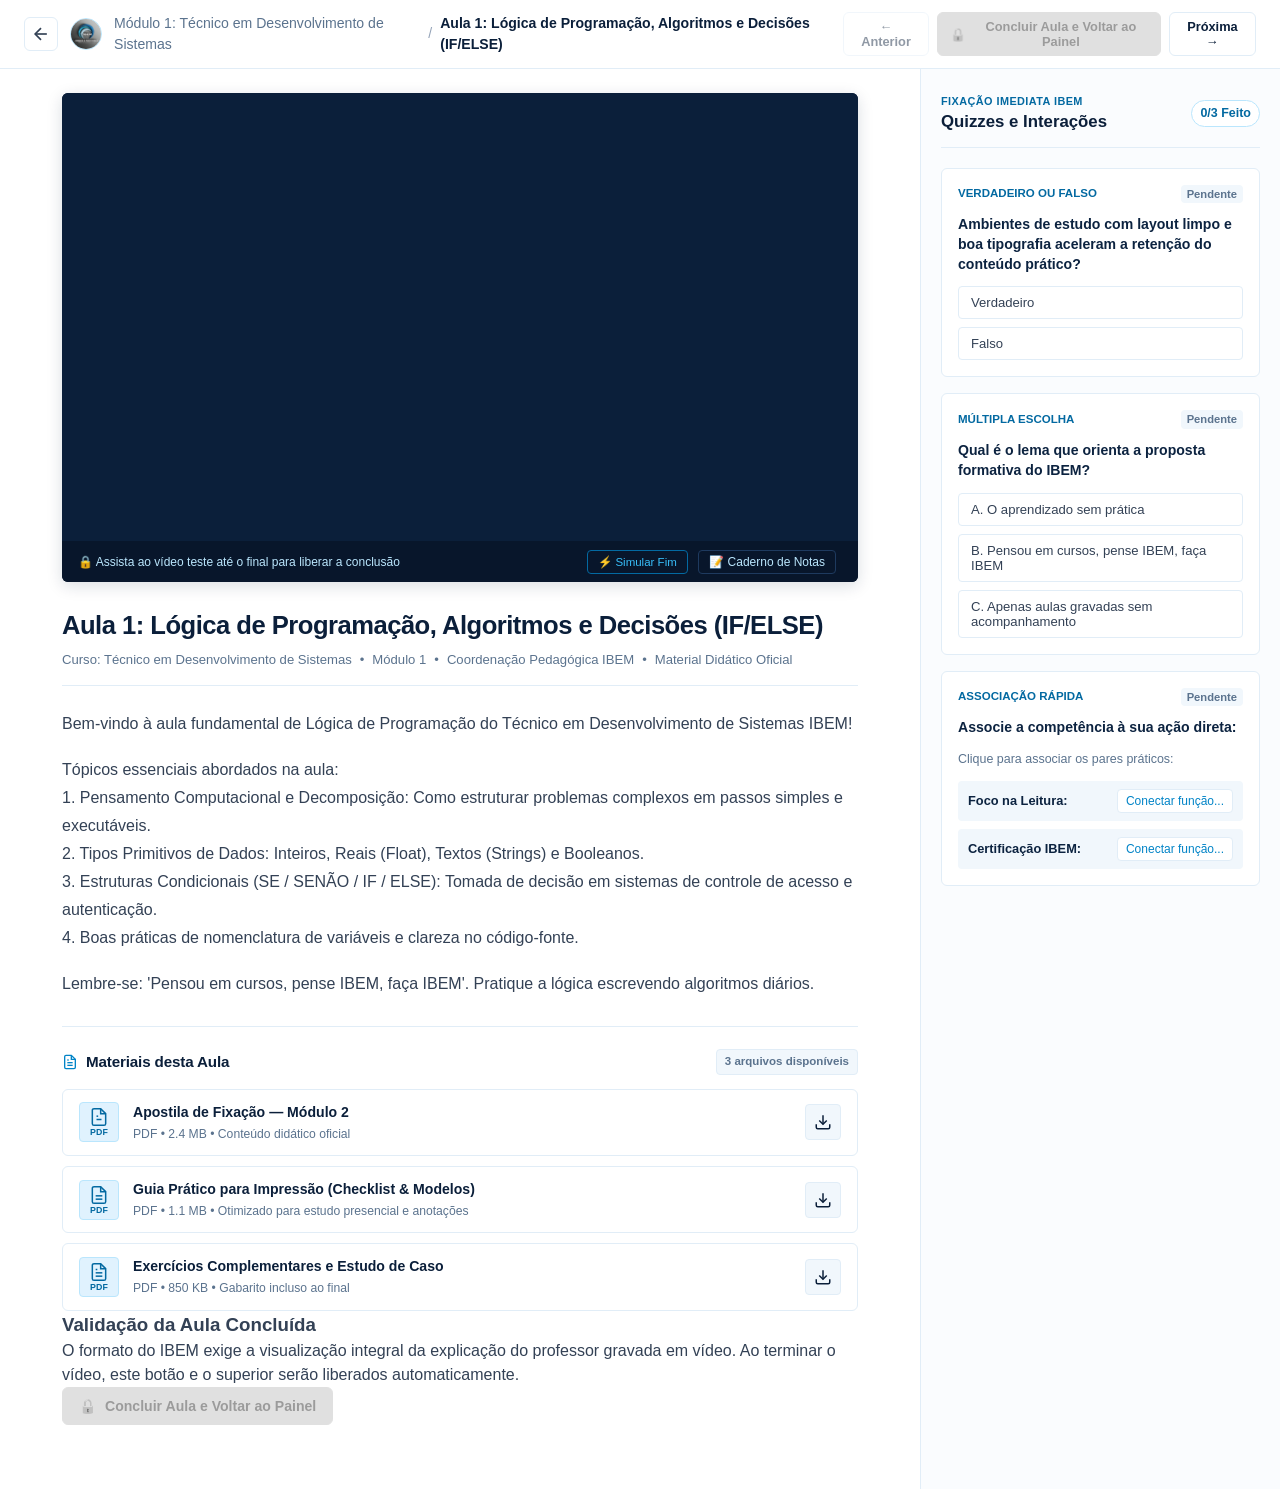
==== commit bea27987: "4.0" ====
--- a/aula.html
+++ b/aula.html
@@ -23,19 +23,27 @@
           <img src="assets/logo-ibem.jpg" alt="IBEM" class="classroom-bar-logo">
         </a>
         <nav class="classroom-crumbs" aria-label="Hierarquia da Aula">
-          <span class="crumb-module">Módulo 2: Competências Técnicas</span>
+          <span class="crumb-module" id="classroomModuleBreadcrumb">Módulo 1</span>
           <span class="crumb-separator">/</span>
-          <span class="crumb-lesson" id="classroomTitle">Aula 4: Técnicas Profissionais e Boas Práticas</span>
+          <span class="crumb-lesson" id="classroomTitle">Carregando Aula...</span>
         </nav>
       </div>
       <div class="classroom-nav-right">
-        <button type="button" class="btn btn-secondary btn-sm" onclick="prevClassroomStep()">
+        <button type="button" class="btn btn-secondary btn-sm" id="btnPrevLesson" onclick="goToAdjacentLesson(-1)">
           ← Anterior
         </button>
-        <button type="button" class="btn btn-primary btn-sm" id="btnMarkClassDone" onclick="completeCurrentLesson()">
-          Concluir Aula ✓
+        <button 
+          type="button" 
+          class="btn btn-primary btn-sm btn-classroom-complete" 
+          id="btnMarkClassDone" 
+          onclick="completeCurrentLesson()" 
+          disabled
+          title="Assista à explicação até o fim para liberar a conclusão da aula"
+        >
+          <span class="btn-lock-icon" id="btnLockIcon">🔒</span>
+          <span id="btnCompleteText">Concluir Aula e Voltar ao Painel</span>
         </button>
-        <button type="button" class="btn btn-secondary btn-sm" onclick="nextClassroomStep()">
+        <button type="button" class="btn btn-secondary btn-sm" id="btnNextLesson" onclick="goToAdjacentLesson(1)">
           Próxima →
         </button>
       </div>
@@ -47,62 +55,61 @@
       <!-- ESPAÇO PRINCIPAL PARA O CONTEÚDO (70%) -->
       <section class="classroom-main-content">
         
-        <!-- Player de Vídeo Minimalista IBEM -->
+        <!-- Player de Vídeo Dinâmico (YouTube IFrame Player API) -->
         <div class="player-container">
-          <div class="video-placeholder" onclick="togglePlaySimulation(this)">
-            <div class="video-play-btn">
-              <svg width="32" height="32" viewBox="0 0 24 24" fill="currentColor"><polygon points="6 3 20 12 6 21 6 3"></polygon></svg>
-            </div>
-            <div class="video-overlay-info">
-              <span class="video-time">14:30 / 22:00</span>
-              <span class="video-tag">IBEM HD • 1.0x</span>
+          <div class="video-responsive-wrapper" id="videoResponsiveWrapper">
+            <!-- Estrutura dinâmica para a API do YouTube (Vídeo Teste EW1iP4IQTTg) -->
+            <div id="player" data-video-id="EW1iP4IQTTg"></div>
+            <!-- Fallback quando nenhum link for fornecido -->
+            <div id="videoPlaceholderFallback" class="video-placeholder" style="display: none;">
+              <div class="video-play-btn">
+                <svg width="32" height="32" viewBox="0 0 24 24" fill="currentColor"><polygon points="6 3 20 12 6 21 6 3"></polygon></svg>
+              </div>
+              <div class="video-overlay-info">
+                <span class="video-tag" id="videoFallbackTag">Vídeo em processamento pelo professor</span>
+              </div>
             </div>
           </div>
           <div class="player-controls-bar">
             <div class="player-buttons">
-              <button type="button" class="btn-control" onclick="alert('Vídeo reproduzido/pausado')">⏯ Play/Pause</button>
-              <button type="button" class="btn-control" onclick="alert('Velocidade alterada para 1.25x')">1.25x</button>
-              <button type="button" class="btn-control" onclick="alert('Legendas ativadas')">CC Legendas</button>
+              <span style="color:#bae6fd; font-size:0.75rem;" id="playerStatusIndicator">🔒 Assista ao vídeo teste até o final para liberar a conclusão</span>
             </div>
             <div class="player-tools">
+              <button type="button" class="btn-control btn-test-sim" onclick="simulateVideoEnded()" title="Atalho para testes: simular término da aula">⚡ Simular Fim</button>
               <button type="button" class="btn-control" onclick="alert('Anotação registrada com sucesso no seu caderno digital!')">📝 Caderno de Notas</button>
             </div>
           </div>
+
+          <!-- Alerta na Tela quando a Explicação for Finalizada (Requisito 4) -->
+          <div id="lessonCompletionAlert" class="lesson-alert-banner" style="display: none;" role="alert">
+            <div class="lesson-alert-left">
+              <div class="lesson-alert-icon-box">✓</div>
+              <div class="lesson-alert-text">
+                <strong class="lesson-alert-title">Explicação concluída!</strong>
+                <span class="lesson-alert-msg">Você já pode marcar esta aula como finalizada.</span>
+              </div>
+            </div>
+            <button type="button" class="btn btn-primary btn-sm" onclick="completeCurrentLesson()">
+              Concluir Aula e Voltar ao Painel ✓
+            </button>
+          </div>
         </div>
 
-        <!-- Texto Instrucional e Leitura Confortável -->
+        <!-- Texto Instrucional e Resumo Cadastrado pelo Administrador -->
         <article class="lesson-article">
-          <h1 class="article-title">Práticas de Alta Eficiência e Comunicação no Ambiente de Trabalho</h1>
+          <h1 class="article-title" id="articleTitle">Carregando Aula...</h1>
           <div class="article-meta">
-            <span>Tempo de leitura: 4 min</span>
+            <span id="lessonCourseTag">Curso IBEM</span>
+            <span>•</span>
+            <span id="lessonModuleTag">Módulo 1</span>
             <span>•</span>
             <span>Coordenação Pedagógica IBEM</span>
             <span>•</span>
             <span>Material Didático Oficial</span>
           </div>
 
-          <div class="article-body">
-            <p>
-              No padrão de excelência do <strong>IBEM Cursos e Profissões</strong>, o aprendizado foca na aplicação prática imediata e na clareza de execução. Para maximizar sua formação profissional, três pilares são determinantes:
-            </p>
-            
-            <ol class="styled-list">
-              <li>
-                <strong>Organização e Método:</strong> Planejar cada tarefa com clareza visual e etapas bem definidas reduz erros e eleva sua produtividade.
-              </li>
-              <li>
-                <strong>Comunicação Clara e Direta:</strong> Transmitir informações com vocabulário objetivo e foco na solução constrói credibilidade com clientes e equipes.
-              </li>
-              <li>
-                <strong>Fixação Ativa:</strong> O conhecimento se consolida quando exercitado logo após a explicação teórica. Utilize os quizzes rápidos ao lado para testar sua retenção.
-              </li>
-            </ol>
-
-            <div class="quote-box">
-              <p>
-                "Pensou em cursos, pense IBEM, faça IBEM — O aprendizado profissional transformador começa com método e dedicação prática diária."
-              </p>
-            </div>
+          <div class="article-body" id="articleBody">
+            <p>Carregando conteúdo da aula...</p>
           </div>
         </article>
 
@@ -209,6 +216,27 @@
           </div>
         </section>
 
+        <!-- BLOCO DE CONCLUSÃO DA AULA (AO TÉRMINO DOS ESTUDOS) -->
+        <div class="lesson-finish-card">
+          <div class="lesson-finish-info">
+            <h3 class="lesson-finish-title">Validação da Aula Concluída</h3>
+            <p class="lesson-finish-desc" id="lessonFinishDesc">
+              O formato do IBEM exige a visualização integral da explicação do professor gravada em vídeo. Ao terminar o vídeo, este botão e o superior serão liberados automaticamente.
+            </p>
+          </div>
+          <button 
+            type="button" 
+            class="btn btn-primary btn-classroom-complete" 
+            id="btnMarkClassDoneFooter" 
+            onclick="completeCurrentLesson()" 
+            disabled
+            title="Assista à explicação até o fim para liberar a conclusão"
+          >
+            <span class="btn-lock-icon" id="btnFooterLockIcon">🔒</span>
+            <span>Concluir Aula e Voltar ao Painel</span>
+          </button>
+        </div>
+
       </section>
 
       <!-- ÁREA DEDICADA PARA PEQUENOS QUIZZES E INTERAÇÕES RÁPIDAS (30%) -->
@@ -303,6 +331,8 @@
   <!-- TOAST / NOTIFICAÇÃO -->
   <div class="toast-container" id="toastContainer" aria-live="polite"></div>
 
+  <!-- YouTube IFrame Player API e Lógica da Aplicação -->
+  <script src="https://www.youtube.com/iframe_api"></script>
   <script src="app.js"></script>
 </body>
 </html>
--- a/styles.css
+++ b/styles.css
@@ -2666,7 +2666,807 @@
   color: var(--ibem-navy);
 }
 
-
-
-
-
+/* ==========================================================================
+   10.1 SISTEMA DE GESTÃO E EXIBIÇÃO DINÂMICA DE AULAS (ADMIN & ALUNO)
+   ========================================================================== */
+.form-textarea {
+  width: 100%;
+  padding: 11px 14px;
+  font-size: 0.92rem;
+  font-family: inherit;
+  color: var(--text-main);
+  background-color: #ffffff;
+  border: 1px solid var(--border-light);
+  border-radius: var(--radius-md);
+  transition: border-color 0.15s ease, box-shadow 0.15s ease;
+  line-height: 1.6;
+  resize: vertical;
+}
+
+.form-textarea:focus {
+  outline: none;
+  border-color: var(--ibem-blue-primary);
+  box-shadow: 0 0 0 3px rgba(2, 132, 199, 0.15);
+}
+
+/* Sub-lista de Aulas do Módulo no Dashboard do Aluno */
+.module-lessons-list {
+  display: flex;
+  flex-direction: column;
+  gap: 8px;
+  margin-top: 14px;
+  padding-top: 12px;
+  border-top: 1px dashed var(--border-light);
+  width: 100%;
+}
+
+.module-lesson-item {
+  display: flex;
+  align-items: center;
+  justify-content: space-between;
+  gap: 12px;
+  padding: 10px 14px;
+  background-color: #ffffff;
+  border: 1px solid var(--border-light);
+  border-radius: var(--radius-sm);
+  transition: all 0.15s ease;
+}
+
+.module-lesson-item:hover {
+  border-color: var(--ibem-blue-primary);
+  background-color: var(--ibem-blue-subtle);
+  transform: translateX(2px);
+}
+
+.lesson-item-left {
+  display: flex;
+  align-items: center;
+  gap: 10px;
+  flex: 1;
+  min-width: 0;
+}
+
+.lesson-item-badge {
+  font-size: 0.72rem;
+  font-weight: 700;
+  color: var(--ibem-blue-deep);
+  background-color: var(--ibem-blue-ice);
+  padding: 2px 7px;
+  border-radius: var(--radius-sm);
+  white-space: nowrap;
+}
+
+.lesson-item-title {
+  font-size: 0.88rem;
+  font-weight: 600;
+  color: var(--ibem-navy);
+  white-space: nowrap;
+  overflow: hidden;
+  text-overflow: ellipsis;
+}
+
+.lesson-item-action {
+  flex-shrink: 0;
+}
+
+/* Player Responsivo YouTube */
+.video-responsive-wrapper {
+  position: relative;
+  width: 100%;
+  aspect-ratio: 16 / 9;
+  background-color: #0b1f3a;
+  overflow: hidden;
+}
+
+#player,
+.video-responsive-wrapper iframe,
+.youtube-embed-frame {
+  position: absolute;
+  top: 0;
+  left: 0;
+  width: 100% !important;
+  height: 100% !important;
+  border: none;
+  display: block;
+}
+
+/* Botão de Conclusão com Bloqueio e Liberação Automática */
+.btn-classroom-complete:disabled,
+#btnMarkClassDone:disabled,
+#btnMarkClassDoneFooter:disabled {
+  background: #cbd5e1 !important;
+  color: #64748b !important;
+  border: 1px solid #cbd5e1 !important;
+  cursor: not-allowed !important;
+  opacity: 0.7 !important;
+  box-shadow: none !important;
+  filter: grayscale(1);
+}
+
+.btn-classroom-complete:disabled:hover,
+#btnMarkClassDone:disabled:hover,
+#btnMarkClassDoneFooter:disabled:hover {
+  background: #cbd5e1 !important;
+  color: #64748b !important;
+  box-shadow: none !important;
+  transform: none !important;
+}
+
+.btn-classroom-complete.is-unlocked,
+#btnMarkClassDone:not(:disabled),
+#btnMarkClassDoneFooter:not(:disabled) {
+  background: var(--ibem-gradient) !important;
+  color: #ffffff !important;
+  cursor: pointer !important;
+  opacity: 1 !important;
+  box-shadow: 0 4px 14px rgba(2, 132, 199, 0.4) !important;
+  transition: all 0.3s ease;
+}
+
+/* Alerta de Explicação Concluída na Tela */
+.lesson-alert-banner {
+  margin-top: 14px;
+  background: #ecfdf5;
+  border: 1px solid #a7f3d0;
+  border-radius: var(--radius-md);
+  padding: 12px 16px;
+  display: flex;
+  align-items: center;
+  justify-content: space-between;
+  gap: 16px;
+  color: #065f46;
+  box-shadow: 0 2px 8px rgba(5, 150, 105, 0.12);
+  animation: slideDownAlert 0.3s ease-out;
+}
+
+@keyframes slideDownAlert {
+  from {
+    opacity: 0;
+    transform: translateY(-8px);
+  }
+  to {
+    opacity: 1;
+    transform: translateY(0);
+  }
+}
+
+.lesson-alert-left {
+  display: flex;
+  align-items: center;
+  gap: 12px;
+}
+
+.lesson-alert-icon-box {
+  width: 32px;
+  height: 32px;
+  border-radius: 50%;
+  background: #059669;
+  color: #ffffff;
+  display: flex;
+  align-items: center;
+  justify-content: center;
+  font-weight: 700;
+  font-size: 0.95rem;
+  flex-shrink: 0;
+}
+
+.lesson-alert-text {
+  display: flex;
+  flex-direction: column;
+  gap: 2px;
+}
+
+.lesson-alert-title {
+  color: #064e3b;
+  font-size: 0.9rem;
+  font-weight: 700;
+}
+
+.lesson-alert-msg {
+  color: #047857;
+  font-size: 0.82rem;
+}
+
+.btn-test-sim {
+  border-color: #0369a1;
+  color: #38bdf8;
+  font-size: 0.72rem;
+}
+
+.btn-test-sim:hover {
+  background-color: rgba(56, 189, 248, 0.15);
+  color: #ffffff;
+}
+
+@media (max-width: 640px) {
+  .module-lesson-item {
+    flex-direction: column;
+    align-items: stretch;
+    gap: 10px;
+  }
+  
+  .module-lesson-item .btn {
+    width: 100%;
+    min-height: 42px;
+    justify-content: center;
+  }
+
+  .lesson-item-title {
+    white-space: normal;
+  }
+}
+
+/* ==========================================================================
+   11. RESPONSIVIDADE COMPLETA E EXPERIÊNCIA MOBILE (SMARTPHONES E TABLETS)
+   Garante 100% de usabilidade em celulares sem necessidade de dar zoom.
+   ========================================================================== */
+
+/* Prevenção global de scroll horizontal e ajuste suave de texto */
+html {
+  -webkit-text-size-adjust: 100%;
+  text-size-adjust: 100%;
+}
+
+body {
+  overflow-x: hidden;
+  width: 100%;
+}
+
+.table-scroll-hint {
+  display: none;
+}
+
+/* TABLETS E TELAS MÉDIAS (<= 960px) */
+@media (max-width: 960px) {
+  .classroom-grid {
+    grid-template-columns: 1fr;
+  }
+
+  .classroom-interactive-sidebar {
+    border-left: none;
+    border-top: 2px solid var(--border-light);
+  }
+}
+
+/* SMARTPHONES E TELAS MÓVEIS (<= 768px) */
+@media (max-width: 768px) {
+  /* Previne zoom automático indesejado no iOS Safari mantendo fonte mínima de 16px nos inputs */
+  input[type="text"],
+  input[type="email"],
+  input[type="password"],
+  select,
+  textarea {
+    font-size: 16px !important;
+  }
+
+  .form-input,
+  .form-select {
+    padding: 11px 14px;
+    min-height: 44px;
+  }
+
+  /* Área de toque padrão mínima para botões móveis (Thumb-friendly) */
+  .btn {
+    min-height: 44px;
+    padding: 10px 16px;
+    font-size: 0.9rem;
+  }
+
+  .btn-sm {
+    min-height: 38px;
+    padding: 8px 12px;
+    font-size: 0.82rem;
+  }
+
+  /* Layout Geral da Aplicação */
+  .app-layout {
+    padding: 14px 12px 36px;
+  }
+
+  .app-header {
+    flex-direction: column;
+    align-items: stretch;
+    gap: 12px;
+    margin-bottom: 16px;
+    padding-bottom: 14px;
+  }
+
+  .app-header-left {
+    justify-content: flex-start;
+    gap: 10px;
+  }
+
+  .app-header-logo {
+    width: 38px;
+    height: 38px;
+  }
+
+  .app-title {
+    font-size: 1.15rem;
+    line-height: 1.25;
+  }
+
+  .app-header-right {
+    display: flex;
+    align-items: center;
+    justify-content: space-between;
+    width: 100%;
+    padding-top: 10px;
+    border-top: 1px solid var(--border-light);
+  }
+
+  .app-header-right .user-name {
+    font-size: 0.84rem;
+  }
+
+  /* Painel Admin: Abas de Navegação em Botões Grandes Touch */
+  .subnav {
+    display: flex;
+    flex-direction: column;
+    gap: 6px;
+    border-bottom: none;
+    margin-bottom: 18px;
+  }
+
+  .subnav-tab {
+    width: 100%;
+    padding: 12px 14px;
+    background-color: var(--bg-surface);
+    border: 1px solid var(--border-light);
+    border-radius: var(--radius-md);
+    font-size: 0.88rem;
+    justify-content: flex-start;
+    min-height: 44px;
+  }
+
+  .subnav-tab.active {
+    background-color: var(--ibem-blue-ice);
+    border-color: var(--ibem-blue-primary);
+    color: var(--ibem-blue-deep);
+  }
+
+  .pane-header {
+    flex-direction: column;
+    align-items: stretch;
+    gap: 12px;
+  }
+
+  .pane-header .btn {
+    width: 100%;
+    min-height: 44px;
+    justify-content: center;
+  }
+
+  .filter-bar {
+    width: 100%;
+    margin-bottom: 12px;
+  }
+
+  .search-input-wrapper {
+    width: 100%;
+    min-width: 100%;
+  }
+
+  .form-input-search {
+    padding-left: 36px;
+    min-height: 44px;
+  }
+
+  /* Dica de rolagem horizontal para tabelas no celular */
+  .table-scroll-hint {
+    display: block;
+    font-size: 0.72rem;
+    color: var(--ibem-blue-primary);
+    background-color: var(--ibem-blue-ice);
+    padding: 6px 12px;
+    border-radius: var(--radius-sm);
+    text-align: center;
+    margin-bottom: 8px;
+    font-weight: 600;
+  }
+
+  .table-container {
+    border-radius: var(--radius-md);
+    -webkit-overflow-scrolling: touch;
+    margin-bottom: 16px;
+  }
+
+  .data-table {
+    min-width: 620px;
+  }
+
+  .data-table th,
+  .data-table td {
+    padding: 10px 12px;
+    font-size: 0.82rem;
+  }
+
+  /* Painel Admin: Controle Manual de Módulos */
+  .student-control-card {
+    padding: 14px 12px;
+  }
+
+  .student-control-header {
+    flex-direction: column;
+    align-items: flex-start;
+    gap: 6px;
+  }
+
+  .student-module-row {
+    flex-direction: column;
+    align-items: stretch;
+    gap: 10px;
+    padding: 12px;
+  }
+
+  .student-module-row > div:last-child {
+    width: 100%;
+  }
+
+  .student-module-row .btn {
+    width: 100%;
+    min-height: 44px;
+    justify-content: center;
+    font-size: 0.88rem;
+  }
+
+  /* Dashboard do Aluno */
+  .student-switcher-bar {
+    flex-direction: column;
+    align-items: stretch;
+    gap: 10px;
+    padding: 12px;
+    margin-bottom: 16px;
+  }
+
+  .student-switcher-controls {
+    flex-direction: column;
+    align-items: stretch;
+    width: 100%;
+    gap: 4px;
+  }
+
+  .student-switcher-controls select {
+    width: 100%;
+    min-height: 44px;
+  }
+
+  .metric-card-grid {
+    grid-template-columns: 1fr;
+    gap: 12px;
+    margin-bottom: 18px;
+  }
+
+  .metric-card {
+    padding: 16px 14px;
+  }
+
+  .metric-value {
+    font-size: 1.6rem;
+  }
+
+  .metric-value-sm {
+    font-size: 1.25rem;
+  }
+
+  .section-box {
+    padding: 16px 14px;
+    margin-bottom: 18px;
+  }
+
+  .section-desc {
+    font-size: 0.82rem;
+    line-height: 1.45;
+  }
+
+  /* Sala de Aula Interativa no Celular */
+  .classroom-navbar {
+    padding: 10px 14px;
+    flex-direction: column;
+    align-items: stretch;
+    gap: 10px;
+    position: static;
+  }
+
+  .classroom-nav-left {
+    width: 100%;
+    justify-content: space-between;
+    gap: 10px;
+  }
+
+  .classroom-crumbs {
+    font-size: 0.78rem;
+    min-width: 0;
+    flex: 1;
+    overflow: hidden;
+    text-overflow: ellipsis;
+    white-space: nowrap;
+  }
+
+  .crumb-lesson {
+    display: inline-block;
+    max-width: 160px;
+    overflow: hidden;
+    text-overflow: ellipsis;
+    white-space: nowrap;
+    vertical-align: bottom;
+  }
+
+  .classroom-nav-right {
+    width: 100%;
+    display: flex;
+    justify-content: space-between;
+    gap: 8px;
+    padding-top: 8px;
+    border-top: 1px solid var(--border-light);
+  }
+
+  .classroom-nav-right .btn {
+    flex: 1;
+    min-height: 42px;
+    padding: 8px 6px;
+    font-size: 0.8rem;
+    text-align: center;
+    justify-content: center;
+  }
+
+  .classroom-main-content {
+    padding: 16px 12px 36px;
+  }
+
+  .player-container {
+    margin-bottom: 18px;
+    border-radius: var(--radius-sm);
+  }
+
+  .video-placeholder {
+    aspect-ratio: 16 / 9;
+  }
+
+  .video-play-btn {
+    width: 52px;
+    height: 52px;
+  }
+
+  .video-play-btn svg {
+    width: 26px;
+    height: 26px;
+  }
+
+  .video-overlay-info {
+    font-size: 0.72rem;
+    bottom: 8px;
+    left: 10px;
+    right: 10px;
+  }
+
+  .player-controls-bar {
+    flex-direction: column;
+    align-items: stretch;
+    gap: 8px;
+    padding: 10px 12px;
+  }
+
+  .player-buttons, 
+  .player-tools {
+    display: flex;
+    width: 100%;
+    justify-content: space-between;
+    gap: 6px;
+  }
+
+  .btn-control {
+    flex: 1;
+    min-height: 36px;
+    font-size: 0.75rem;
+    text-align: center;
+    margin-right: 0;
+  }
+
+  .article-title {
+    font-size: 1.3rem;
+    line-height: 1.35;
+    margin-bottom: 8px;
+  }
+
+  .article-meta {
+    flex-wrap: wrap;
+    font-size: 0.76rem;
+    gap: 6px;
+    margin-bottom: 16px;
+    padding-bottom: 12px;
+  }
+
+  .article-body {
+    font-size: 0.98rem;
+    line-height: 1.7;
+  }
+
+  .styled-list {
+    padding-left: 18px;
+    gap: 8px;
+  }
+
+  .quote-box {
+    padding: 12px 14px;
+    margin: 18px 0;
+    font-size: 0.88rem;
+  }
+
+  /* Downloads de Material de Apoio no Mobile */
+  .material-download-card {
+    padding: 12px;
+    gap: 10px;
+  }
+
+  .material-name {
+    font-size: 0.85rem;
+    white-space: normal;
+    line-height: 1.3;
+  }
+
+  .material-meta {
+    font-size: 0.72rem;
+  }
+
+  .btn-download-icon {
+    width: 42px;
+    height: 42px;
+    min-width: 42px;
+  }
+
+  /* Quizzes Interativos no Mobile */
+  .classroom-interactive-sidebar {
+    padding: 20px 14px;
+  }
+
+  .interactive-card {
+    padding: 14px 12px;
+  }
+
+  .card-question {
+    font-size: 0.88rem;
+    line-height: 1.45;
+  }
+
+  .btn-option {
+    min-height: 46px;
+    padding: 10px 12px;
+    font-size: 0.85rem;
+  }
+
+  .match-term-row {
+    flex-direction: column;
+    align-items: stretch;
+    gap: 6px;
+    padding: 10px;
+  }
+
+  .btn-match {
+    min-height: 42px;
+    font-size: 0.84rem;
+    width: 100%;
+    text-align: center;
+  }
+
+  /* Modais em Telas Pequenas */
+  .modal-backdrop {
+    padding: 12px;
+    align-items: center;
+  }
+
+  .modal-box {
+    max-width: 100%;
+    width: 100%;
+    max-height: 90vh;
+    overflow-y: auto;
+    padding: 20px 16px;
+  }
+
+  .modal-actions {
+    flex-direction: column-reverse;
+    gap: 8px;
+  }
+
+  .modal-actions .btn {
+    width: 100%;
+    min-height: 44px;
+  }
+}
+
+/* SMARTPHONES COMPACTOS (<= 640px) */
+@media (max-width: 640px) {
+  /* Trilha de Aprendizado em Cards Touch Verticais Amigáveis */
+  .track-card {
+    flex-direction: column;
+    align-items: stretch;
+    gap: 12px;
+    padding: 16px 14px;
+  }
+
+  .track-card .track-status-icon {
+    align-self: flex-start;
+  }
+
+  .track-details {
+    width: 100%;
+  }
+
+  .track-title {
+    font-size: 1.02rem;
+    line-height: 1.35;
+  }
+
+  .track-meta {
+    font-size: 0.82rem;
+    line-height: 1.45;
+    margin-top: 4px;
+  }
+
+  .track-action {
+    width: 100%;
+    margin-top: 4px;
+  }
+
+  .track-action .btn {
+    width: 100%;
+    min-height: 46px;
+    font-size: 0.95rem;
+    font-weight: 700;
+    justify-content: center;
+  }
+}
+
+/* SMARTPHONES PEQUENOS (<= 480px) */
+@media (max-width: 480px) {
+  .login-wrapper {
+    padding: 16px 12px;
+  }
+
+  .login-card {
+    padding: 24px 16px;
+    box-shadow: 0 4px 16px rgba(2, 132, 199, 0.08);
+  }
+
+  .login-logo-img {
+    width: 76px;
+    height: 76px;
+  }
+
+  .login-title {
+    font-size: 1.25rem;
+  }
+
+  .login-slogan {
+    font-size: 0.78rem;
+  }
+
+  .quick-actions {
+    flex-direction: column;
+    gap: 8px;
+  }
+
+  .btn-chip {
+    width: 100%;
+    min-height: 44px;
+    font-size: 0.82rem;
+  }
+
+  .toast-container {
+    left: 12px;
+    right: 12px;
+    bottom: 16px;
+  }
+
+  .toast {
+    font-size: 0.82rem;
+    padding: 10px 14px;
+    width: 100%;
+  }
+}
+
+
+
+
+
+
